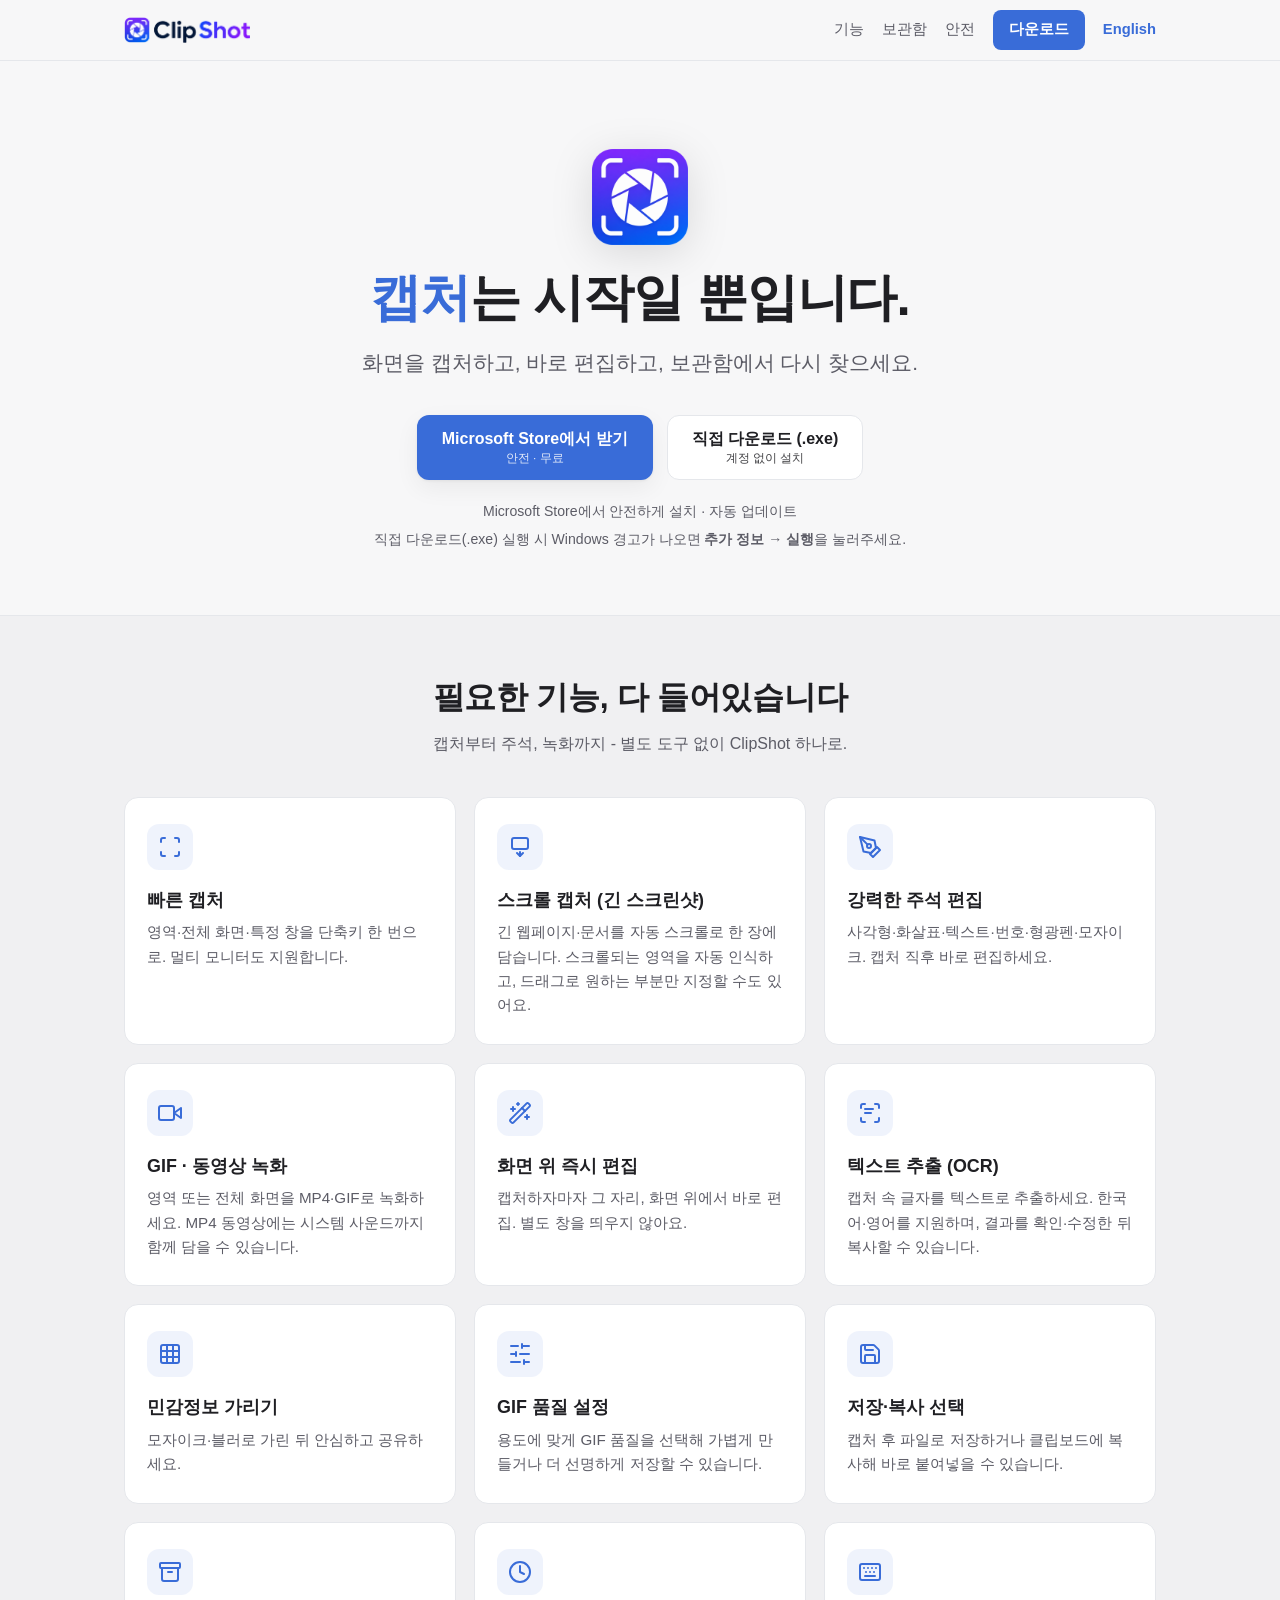
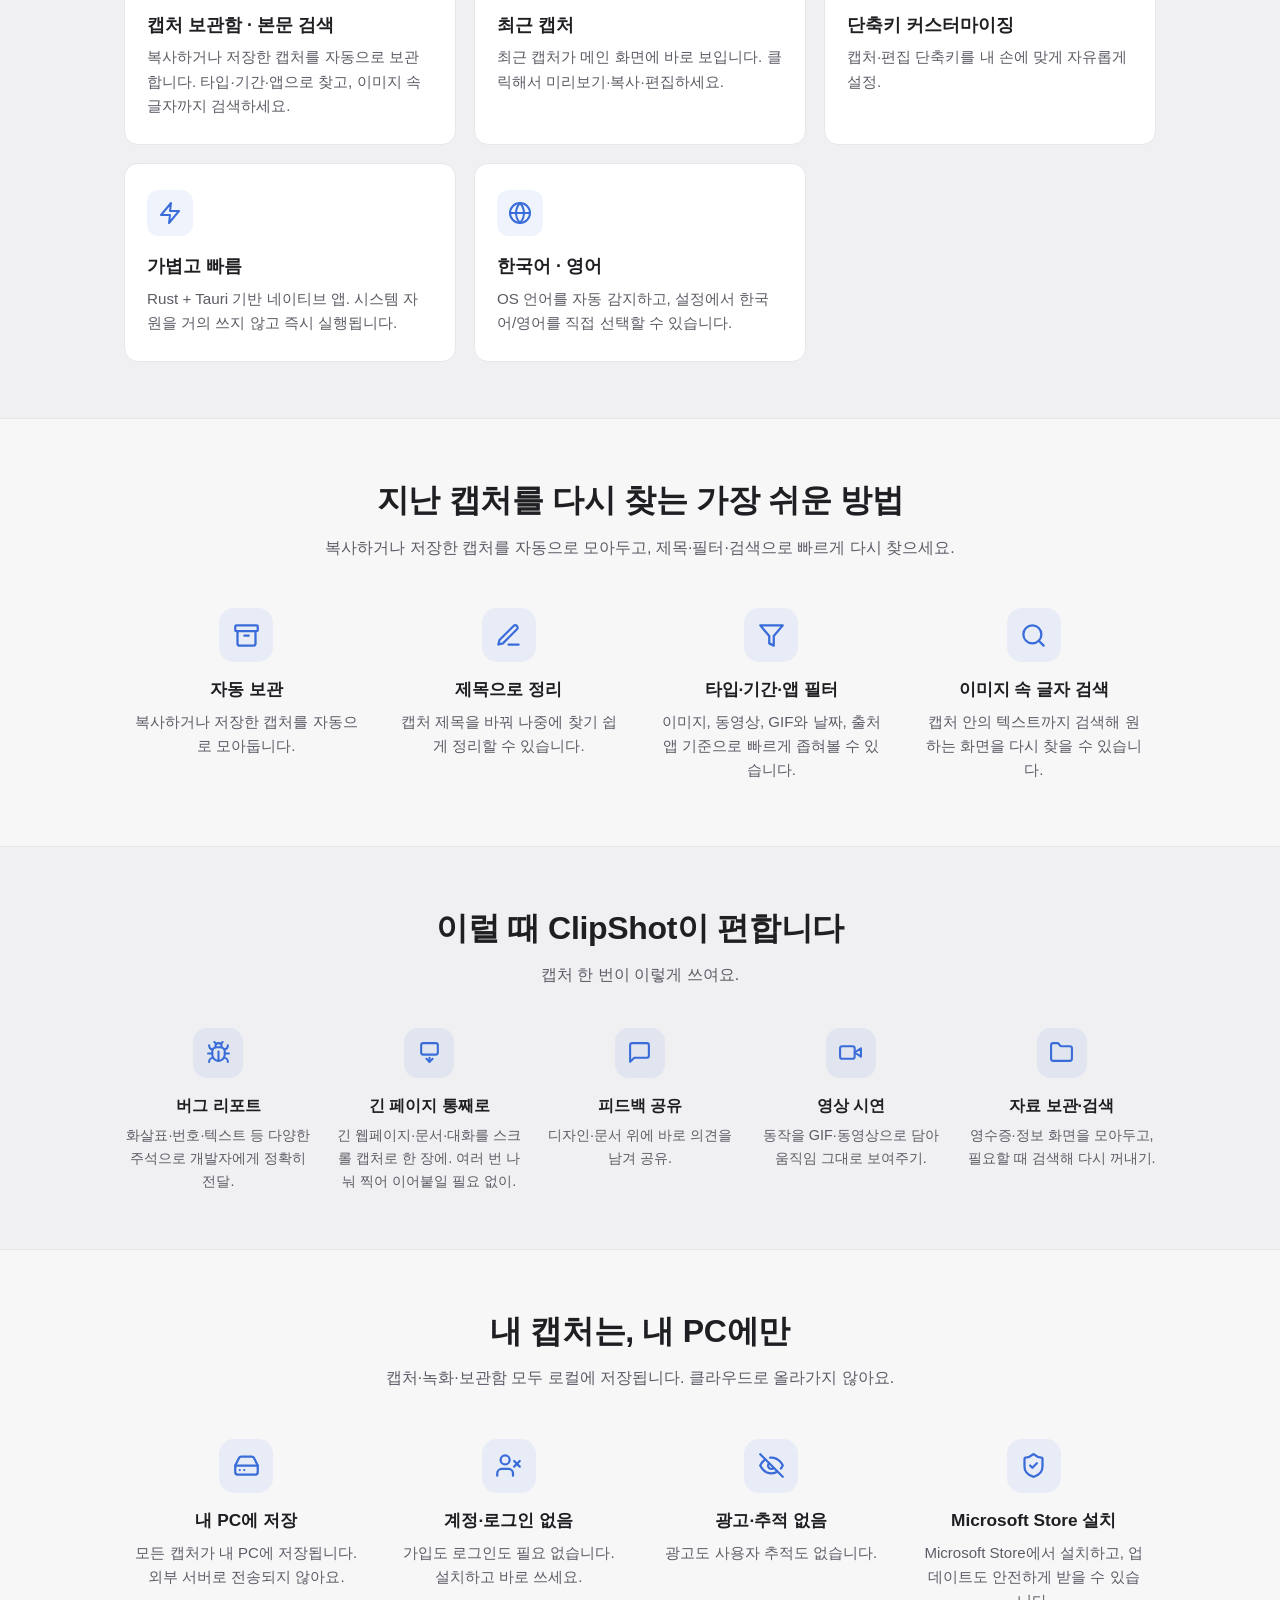
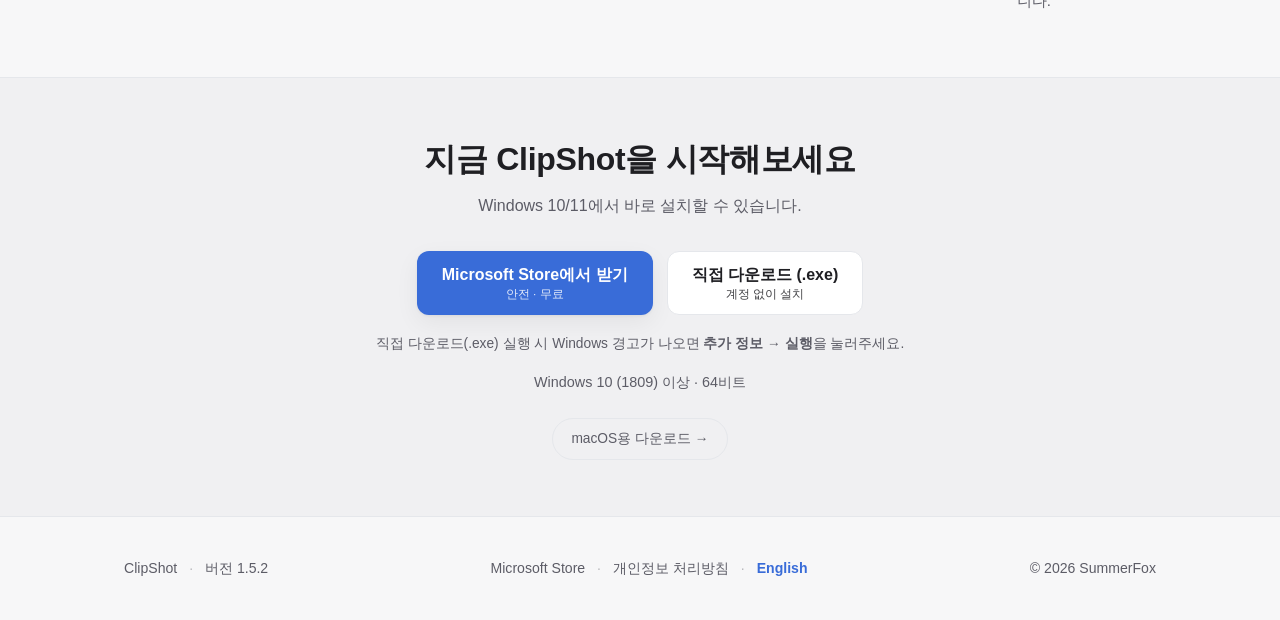
==== index.html @ c83b46cc "release: publish ClipShot 1.5.2 downloads" ====
<!DOCTYPE html>
<html lang="ko">
<head>
  <meta charset="UTF-8" />
  <meta name="viewport" content="width=device-width, initial-scale=1.0" />
  <title>ClipShot - 캡처·GIF·화면 녹화</title>
  <meta name="description" content="화면을 캡처하고 주석을 달고 GIF·동영상으로 녹화하세요. 캡처는 보관함에 자동 저장되고 이미지 속 글자까지 검색됩니다. 빠르고 가벼운 Windows 10/11용 무료 화면 캡처 도구, ClipShot." />
  <meta property="og:title" content="ClipShot - 캡처·GIF·화면 녹화" />
  <meta property="og:description" content="캡처·주석·GIF/동영상 녹화 + 보관함 본문 검색을 한 번에. Windows 10/11 무료." />
  <meta property="og:type" content="website" />
  <meta property="og:url" content="https://clipshot-website.pages.dev/" />
  <meta property="og:image" content="https://clipshot-website.pages.dev/assets/og-image.png" />
  <meta property="og:image:width" content="1200" />
  <meta property="og:image:height" content="630" />
  <meta property="og:image:alt" content="ClipShot" />
  <meta name="twitter:card" content="summary_large_image" />
  <meta name="twitter:image" content="https://clipshot-website.pages.dev/assets/og-image.png" />
  <link rel="icon" type="image/png" href="assets/favicon.png" />
  <link rel="stylesheet" href="styles.css" />
</head>
<body>
  <header>
    <div class="wrap nav">
      <a href="/" class="nav-brand"><picture>
        <source srcset="assets/clipshot-wordmark-dark.png" media="(prefers-color-scheme: dark)" />
        <img src="assets/clipshot-wordmark.png" alt="ClipShot" />
      </picture></a>
      <nav class="nav-right">
        <a href="#features">기능</a>
        <a href="#archive">보관함</a>
        <a href="#safety">안전</a>
        <a class="nav-cta" href="#download">다운로드</a>
        <a class="lang-switch" href="en/">English</a>
      </nav>
    </div>
  </header>

  <main>
    <!-- 히어로 -->
    <section class="hero">
      <div class="wrap">
        <picture>
          <source srcset="assets/clipshot-logo-dark.png" media="(prefers-color-scheme: dark)" />
          <img class="hero-logo" src="assets/clipshot-logo.png" alt="ClipShot 로고" />
        </picture>
        <h1><span class="accent">캡처</span>는 시작일 뿐입니다.</h1>
        <p class="lead">화면을 캡처하고, 바로 편집하고, 보관함에서 다시 찾으세요.</p>
        <div class="os-win">
          <div class="cta">
            <a class="btn btn-primary btn-col" href="https://apps.microsoft.com/detail/9PPDRC62BRP4?hl=ko-kr&amp;gl=KR" target="_blank" rel="noopener">
              <span>Microsoft Store에서 받기</span>
              <span class="sub">안전 · 무료</span>
            </a>
            <a class="btn btn-secondary btn-col pc-only" href="/downloads/ClipShot_1.5.2_x64-setup.exe" download>
              <span>직접 다운로드 (.exe)</span>
              <span class="sub">계정 없이 설치</span>
            </a>
          </div>
          <p class="meta">Microsoft Store에서 안전하게 설치 · 자동 업데이트</p>
          <p class="meta pc-only">직접 다운로드(.exe) 실행 시 Windows 경고가 나오면 <strong>추가 정보 → 실행</strong>을 눌러주세요.</p>
        </div>
        <div class="os-mac" hidden>
          <div class="cta">
            <a class="btn btn-primary btn-col pc-only" href="/downloads/ClipShot_1.4.1_aarch64.dmg" download>
              <span>macOS 다운로드 (.dmg) <span class="beta-tag">베타</span></span>
              <span class="sub">Apple Silicon · 무료</span>
            </a>
          </div>
          <p class="meta pc-only">미공증 베타 · 설치에 터미널 1줄 필요(<a href="#mac-guide">설치 안내 ↓</a>) · macOS 14+ · Apple Silicon</p>
        </div>
        <p class="meta mobile-only">ClipShot은 PC 전용 앱입니다. PC(Windows·macOS)에서 접속하면 설치할 수 있습니다.</p>
      </div>
    </section>

    <!-- 기능 -->
    <section id="features">
      <div class="wrap">
        <h2 class="section-title">필요한 기능, 다 들어있습니다</h2>
        <p class="section-sub">캡처부터 주석, 녹화까지 - 별도 도구 없이 ClipShot 하나로.</p>
        <div class="features">
          <div class="card">
            <div class="icon"><svg viewBox="0 0 24 24" fill="none" stroke="currentColor" stroke-width="2" stroke-linecap="round" stroke-linejoin="round"><path d="M3 7V5a2 2 0 0 1 2-2h2M17 3h2a2 2 0 0 1 2 2v2M21 17v2a2 2 0 0 1-2 2h-2M7 21H5a2 2 0 0 1-2-2v-2"/></svg></div>
            <h3>빠른 캡처</h3>
            <p>영역·전체 화면·특정 창을 단축키 한 번으로. 멀티 모니터도 지원합니다.</p>          </div>
          <div class="card">
            <div class="icon"><svg viewBox="0 0 24 24" fill="none" stroke="currentColor" stroke-width="2" stroke-linecap="round" stroke-linejoin="round"><rect x="4" y="3" width="16" height="11" rx="2"/><path d="M12 17v4"/><path d="m9 18 3 3 3-3"/></svg></div>
            <h3>스크롤 캡처 (긴 스크린샷)</h3>
            <p>긴 웹페이지·문서를 자동 스크롤로 한 장에 담습니다. 스크롤되는 영역을 자동 인식하고, 드래그로 원하는 부분만 지정할 수도 있어요.</p>
          </div>
          <div class="card">
            <div class="icon"><svg viewBox="0 0 24 24" fill="none" stroke="currentColor" stroke-width="2" stroke-linecap="round" stroke-linejoin="round"><path d="M12 19l7-7 3 3-7 7-3-3z"/><path d="M18 13l-1.5-7.5L2 2l3.5 14.5L13 18l5-5z"/><path d="M2 2l7.586 7.586"/><circle cx="11" cy="11" r="2"/></svg></div>
            <h3>강력한 주석 편집</h3>
            <p>사각형·화살표·텍스트·번호·형광펜·모자이크. 캡처 직후 바로 편집하세요.</p>
          </div>
          <div class="card">
            <div class="icon"><svg viewBox="0 0 24 24" fill="none" stroke="currentColor" stroke-width="2" stroke-linecap="round" stroke-linejoin="round"><path d="M23 7l-7 5 7 5V7z"/><rect x="1" y="5" width="15" height="14" rx="2" ry="2"/></svg></div>
            <h3>GIF · 동영상 녹화</h3>
            <p>영역 또는 전체 화면을 MP4·GIF로 녹화하세요. MP4 동영상에는 시스템 사운드까지 함께 담을 수 있습니다.</p>          </div>
          <div class="card">
            <div class="icon"><svg viewBox="0 0 24 24" fill="none" stroke="currentColor" stroke-width="2" stroke-linecap="round" stroke-linejoin="round"><path d="m21.64 3.64-1.28-1.28a1.21 1.21 0 0 0-1.72 0L2.36 18.64a1.21 1.21 0 0 0 0 1.72l1.28 1.28a1.2 1.2 0 0 0 1.72 0L21.64 5.36a1.2 1.2 0 0 0 0-1.72Z"/><path d="m14 7 3 3"/><path d="M5 6v4"/><path d="M19 14v4"/><path d="M10 2v2"/><path d="M7 8H3"/><path d="M21 16h-4"/><path d="M11 3H9"/></svg></div>
            <h3>화면 위 즉시 편집</h3>
            <p>캡처하자마자 그 자리, 화면 위에서 바로 편집. 별도 창을 띄우지 않아요.</p>
          </div>
          <div class="card">
            <div class="icon"><svg viewBox="0 0 24 24" fill="none" stroke="currentColor" stroke-width="2" stroke-linecap="round" stroke-linejoin="round"><path d="M3 7V5a2 2 0 0 1 2-2h2"/><path d="M17 3h2a2 2 0 0 1 2 2v2"/><path d="M21 17v2a2 2 0 0 1-2 2h-2"/><path d="M7 21H5a2 2 0 0 1-2-2v-2"/><path d="M7 8h8"/><path d="M7 12h6"/></svg></div>
            <h3>텍스트 추출 (OCR)</h3>
            <p>캡처 속 글자를 텍스트로 추출하세요. 한국어·영어를 지원하며, 결과를 확인·수정한 뒤 복사할 수 있습니다.</p>
          </div>
          <div class="card">
            <div class="icon"><svg viewBox="0 0 24 24" fill="none" stroke="currentColor" stroke-width="2" stroke-linecap="round" stroke-linejoin="round"><rect width="18" height="18" x="3" y="3" rx="2"/><path d="M3 9h18"/><path d="M3 15h18"/><path d="M9 3v18"/><path d="M15 3v18"/></svg></div>
            <h3>민감정보 가리기</h3>
            <p>모자이크·블러로 가린 뒤 안심하고 공유하세요.</p>
          </div>
          <div class="card">
            <div class="icon"><svg viewBox="0 0 24 24" fill="none" stroke="currentColor" stroke-width="2" stroke-linecap="round" stroke-linejoin="round"><line x1="21" x2="14" y1="4" y2="4"/><line x1="10" x2="3" y1="4" y2="4"/><line x1="21" x2="12" y1="12" y2="12"/><line x1="8" x2="3" y1="12" y2="12"/><line x1="21" x2="16" y1="20" y2="20"/><line x1="12" x2="3" y1="20" y2="20"/><line x1="14" x2="14" y1="2" y2="6"/><line x1="8" x2="8" y1="10" y2="14"/><line x1="16" x2="16" y1="18" y2="22"/></svg></div>
            <h3>GIF 품질 설정</h3>
            <p>용도에 맞게 GIF 품질을 선택해 가볍게 만들거나 더 선명하게 저장할 수 있습니다.</p>
          </div>
          <div class="card">
            <div class="icon"><svg viewBox="0 0 24 24" fill="none" stroke="currentColor" stroke-width="2" stroke-linecap="round" stroke-linejoin="round"><path d="M15.2 3a2 2 0 0 1 1.4.6l3.8 3.8a2 2 0 0 1 .6 1.4V19a2 2 0 0 1-2 2H5a2 2 0 0 1-2-2V5a2 2 0 0 1 2-2z"/><path d="M17 21v-7a1 1 0 0 0-1-1H8a1 1 0 0 0-1 1v7"/><path d="M7 3v4a1 1 0 0 0 1 1h7"/></svg></div>
            <h3>저장·복사 선택</h3>
            <p>캡처 후 파일로 저장하거나 클립보드에 복사해 바로 붙여넣을 수 있습니다.</p>
          </div>
          <div class="card">
            <div class="icon"><svg viewBox="0 0 24 24" fill="none" stroke="currentColor" stroke-width="2" stroke-linecap="round" stroke-linejoin="round"><rect width="20" height="5" x="2" y="3" rx="1"/><path d="M4 8v11a2 2 0 0 0 2 2h12a2 2 0 0 0 2-2V8"/><path d="M10 12h4"/></svg></div>
            <h3>캡처 보관함 · 본문 검색</h3>
            <p>복사하거나 저장한 캡처를 자동으로 보관합니다. 타입·기간·앱으로 찾고, 이미지 속 글자까지 검색하세요.</p>
          </div>
          <div class="card">
            <div class="icon"><svg viewBox="0 0 24 24" fill="none" stroke="currentColor" stroke-width="2" stroke-linecap="round" stroke-linejoin="round"><circle cx="12" cy="12" r="10"/><polyline points="12 6 12 12 16 14"/></svg></div>
            <h3>최근 캡처</h3>
            <p>최근 캡처가 메인 화면에 바로 보입니다. 클릭해서 미리보기·복사·편집하세요.</p>
          </div>
          <div class="card">
            <div class="icon"><svg viewBox="0 0 24 24" fill="none" stroke="currentColor" stroke-width="2" stroke-linecap="round" stroke-linejoin="round"><rect width="20" height="16" x="2" y="4" rx="2"/><path d="M6 8h.01"/><path d="M10 8h.01"/><path d="M14 8h.01"/><path d="M18 8h.01"/><path d="M8 12h.01"/><path d="M12 12h.01"/><path d="M16 12h.01"/><path d="M7 16h10"/></svg></div>
            <h3>단축키 커스터마이징</h3>
            <p>캡처·편집 단축키를 내 손에 맞게 자유롭게 설정.</p>
          </div>
          <div class="card">
            <div class="icon"><svg viewBox="0 0 24 24" fill="none" stroke="currentColor" stroke-width="2" stroke-linecap="round" stroke-linejoin="round"><path d="M13 2L3 14h9l-1 8 10-12h-9l1-8z"/></svg></div>
            <h3>가볍고 빠름</h3>
            <p>Rust + Tauri 기반 네이티브 앱. 시스템 자원을 거의 쓰지 않고 즉시 실행됩니다.</p>
          </div>
          <div class="card">
            <div class="icon"><svg viewBox="0 0 24 24" fill="none" stroke="currentColor" stroke-width="2" stroke-linecap="round" stroke-linejoin="round"><circle cx="12" cy="12" r="10"/><line x1="2" y1="12" x2="22" y2="12"/><path d="M12 2a15.3 15.3 0 0 1 4 10 15.3 15.3 0 0 1-4 10 15.3 15.3 0 0 1-4-10 15.3 15.3 0 0 1 4-10z"/></svg></div>
            <h3>한국어 · 영어</h3>
            <p>OS 언어를 자동 감지하고, 설정에서 한국어/영어를 직접 선택할 수 있습니다.</p>
          </div>
        </div>
      </div>
    </section>

    <!-- 보관함 -->
    <section id="archive" class="archive">
      <div class="wrap">
        <h2 class="section-title">지난 캡처를 다시 찾는 가장 쉬운 방법</h2>
        <p class="section-sub">복사하거나 저장한 캡처를 자동으로 모아두고, 제목·필터·검색으로 빠르게 다시 찾으세요.</p>
        <div class="trust">
          <div class="trust-item">
            <div class="trust-ico"><svg viewBox="0 0 24 24" fill="none" stroke="currentColor" stroke-width="2" stroke-linecap="round" stroke-linejoin="round"><rect width="20" height="5" x="2" y="3" rx="1"/><path d="M4 8v11a2 2 0 0 0 2 2h12a2 2 0 0 0 2-2V8"/><path d="M10 12h4"/></svg></div>
            <h3>자동 보관</h3>
            <p>복사하거나 저장한 캡처를 자동으로 모아둡니다.</p>
          </div>
          <div class="trust-item">
            <div class="trust-ico"><svg viewBox="0 0 24 24" fill="none" stroke="currentColor" stroke-width="2" stroke-linecap="round" stroke-linejoin="round"><path d="M12 20h9"/><path d="M16.5 3.5a2.121 2.121 0 0 1 3 3L7 19l-4 1 1-4Z"/></svg></div>
            <h3>제목으로 정리</h3>
            <p>캡처 제목을 바꿔 나중에 찾기 쉽게 정리할 수 있습니다.</p>
          </div>
          <div class="trust-item">
            <div class="trust-ico"><svg viewBox="0 0 24 24" fill="none" stroke="currentColor" stroke-width="2" stroke-linecap="round" stroke-linejoin="round"><polygon points="22 3 2 3 10 12.46 10 19 14 21 14 12.46 22 3"/></svg></div>
            <h3>타입·기간·앱 필터</h3>
            <p>이미지, 동영상, GIF와 날짜, 출처 앱 기준으로 빠르게 좁혀볼 수 있습니다.</p>
          </div>
          <div class="trust-item">
            <div class="trust-ico"><svg viewBox="0 0 24 24" fill="none" stroke="currentColor" stroke-width="2" stroke-linecap="round" stroke-linejoin="round"><circle cx="11" cy="11" r="8"/><path d="m21 21-4.3-4.3"/></svg></div>
            <h3>이미지 속 글자 검색</h3>
            <p>캡처 안의 텍스트까지 검색해 원하는 화면을 다시 찾을 수 있습니다.</p>
          </div>
        </div>
      </div>
    </section>

    <!-- 사용 시나리오 -->
    <section class="usecases-sec">
      <div class="wrap">
        <h2 class="section-title">이럴 때 ClipShot이 편합니다</h2>
        <p class="section-sub">캡처 한 번이 이렇게 쓰여요.</p>
        <div class="usecases">
          <div class="usecase">
            <div class="uc-ico"><svg viewBox="0 0 24 24" fill="none" stroke="currentColor" stroke-width="2" stroke-linecap="round" stroke-linejoin="round"><path d="m8 2 1.88 1.88"/><path d="M14.12 3.88 16 2"/><path d="M9 7.13v-1a3.003 3.003 0 1 1 6 0v1"/><path d="M12 20c-3.3 0-6-2.7-6-6v-3a4 4 0 0 1 4-4h4a4 4 0 0 1 4 4v3c0 3.3-2.7 6-6 6"/><path d="M12 20v-9"/><path d="M6.53 9C4.6 8.8 3 7.1 3 5"/><path d="M6 13H2"/><path d="M3 21c0-2.1 1.7-3.9 3.8-4"/><path d="M20.97 5c0 2.1-1.6 3.8-3.5 4"/><path d="M22 13h-4"/><path d="M17.2 17c2.1.1 3.8 1.9 3.8 4"/></svg></div>
            <h3>버그 리포트</h3>
            <p>화살표·번호·텍스트 등 다양한 주석으로 개발자에게 정확히 전달.</p>
          </div>
          <div class="usecase">
            <div class="uc-ico"><svg viewBox="0 0 24 24" fill="none" stroke="currentColor" stroke-width="2" stroke-linecap="round" stroke-linejoin="round"><rect x="4" y="3" width="16" height="11" rx="2"/><path d="M12 17v4"/><path d="m9 18 3 3 3-3"/></svg></div>
            <h3>긴 페이지 통째로</h3>
            <p>긴 웹페이지·문서·대화를 스크롤 캡처로 한 장에. 여러 번 나눠 찍어 이어붙일 필요 없이.</p>
          </div>
          <div class="usecase">
            <div class="uc-ico"><svg viewBox="0 0 24 24" fill="none" stroke="currentColor" stroke-width="2" stroke-linecap="round" stroke-linejoin="round"><path d="M21 15a2 2 0 0 1-2 2H7l-4 4V5a2 2 0 0 1 2-2h14a2 2 0 0 1 2 2z"/></svg></div>
            <h3>피드백 공유</h3>
            <p>디자인·문서 위에 바로 의견을 남겨 공유.</p>
          </div>
          <div class="usecase">
            <div class="uc-ico"><svg viewBox="0 0 24 24" fill="none" stroke="currentColor" stroke-width="2" stroke-linecap="round" stroke-linejoin="round"><path d="m22 8-6 4 6 4V8Z"/><rect width="14" height="12" x="2" y="6" rx="2"/></svg></div>
            <h3>영상 시연</h3>
            <p>동작을 GIF·동영상으로 담아 움직임 그대로 보여주기.</p>
          </div>
          <div class="usecase">
            <div class="uc-ico"><svg viewBox="0 0 24 24" fill="none" stroke="currentColor" stroke-width="2" stroke-linecap="round" stroke-linejoin="round"><path d="M20 20a2 2 0 0 0 2-2V8a2 2 0 0 0-2-2h-7.9a2 2 0 0 1-1.69-.9L9.6 3.9A2 2 0 0 0 7.93 3H4a2 2 0 0 0-2 2v13a2 2 0 0 0 2 2Z"/></svg></div>
            <h3>자료 보관·검색</h3>
            <p>영수증·정보 화면을 모아두고, 필요할 때 검색해 다시 꺼내기.</p>
          </div>
        </div>
      </div>
    </section>

    <!-- 개인정보·로컬 -->
    <section id="safety" class="privacy">
      <div class="wrap">
        <h2 class="section-title">내 캡처는, 내 PC에만</h2>
        <p class="section-sub">캡처·녹화·보관함 모두 로컬에 저장됩니다. 클라우드로 올라가지 않아요.</p>
        <div class="trust">
          <div class="trust-item">
            <div class="trust-ico"><svg viewBox="0 0 24 24" fill="none" stroke="currentColor" stroke-width="2" stroke-linecap="round" stroke-linejoin="round"><line x1="22" x2="2" y1="12" y2="12"/><path d="M5.45 5.11 2 12v6a2 2 0 0 0 2 2h16a2 2 0 0 0 2-2v-6l-3.45-6.89A2 2 0 0 0 16.76 4H7.24a2 2 0 0 0-1.79 1.11z"/><line x1="6" x2="6.01" y1="16" y2="16"/><line x1="10" x2="10.01" y1="16" y2="16"/></svg></div>
            <h3>내 PC에 저장</h3>
            <p>모든 캡처가 내 PC에 저장됩니다. 외부 서버로 전송되지 않아요.</p>
          </div>
          <div class="trust-item">
            <div class="trust-ico"><svg viewBox="0 0 24 24" fill="none" stroke="currentColor" stroke-width="2" stroke-linecap="round" stroke-linejoin="round"><path d="M16 21v-2a4 4 0 0 0-4-4H6a4 4 0 0 0-4 4v2"/><circle cx="9" cy="7" r="4"/><line x1="17" x2="22" y1="8" y2="13"/><line x1="22" x2="17" y1="8" y2="13"/></svg></div>
            <h3>계정·로그인 없음</h3>
            <p>가입도 로그인도 필요 없습니다. 설치하고 바로 쓰세요.</p>
          </div>
          <div class="trust-item">
            <div class="trust-ico"><svg viewBox="0 0 24 24" fill="none" stroke="currentColor" stroke-width="2" stroke-linecap="round" stroke-linejoin="round"><path d="M9.88 9.88a3 3 0 1 0 4.24 4.24"/><path d="M10.73 5.08A10.43 10.43 0 0 1 12 5c7 0 10 7 10 7a13.16 13.16 0 0 1-1.67 2.68"/><path d="M6.61 6.61A13.526 13.526 0 0 0 2 12s3 7 10 7a9.74 9.74 0 0 0 5.39-1.61"/><line x1="2" x2="22" y1="2" y2="22"/></svg></div>
            <h3>광고·추적 없음</h3>
            <p>광고도 사용자 추적도 없습니다.</p>
          </div>
          <div class="trust-item">
            <div class="trust-ico"><svg viewBox="0 0 24 24" fill="none" stroke="currentColor" stroke-width="2" stroke-linecap="round" stroke-linejoin="round"><path d="M20 13c0 5-3.5 7.5-7.66 8.95a1 1 0 0 1-.67-.01C7.5 20.5 4 18 4 13V6a1 1 0 0 1 1-1c2 0 4.5-1.2 6.24-2.72a1.17 1.17 0 0 1 1.52 0C14.51 3.81 17 5 19 5a1 1 0 0 1 1 1z"/><path d="m9 12 2 2 4-4"/></svg></div>
            <h3>Microsoft Store 설치</h3>
            <p>Microsoft Store에서 설치하고, 업데이트도 안전하게 받을 수 있습니다.</p>
          </div>
        </div>
      </div>
    </section>

    <!-- 다운로드 -->
    <section id="download" class="download">
      <div class="wrap">
        <h2 class="section-title">지금 ClipShot을 시작해보세요</h2>
        <p class="section-sub" id="dlSub">Windows 10/11에서 바로 설치할 수 있습니다.</p>
        <p class="note mobile-only">ClipShot은 PC 전용 앱입니다. PC(Windows·macOS)에서 접속하면 설치할 수 있습니다.</p>

        <!-- Windows -->
        <div class="os-block os-win" id="dl-windows">
          <div class="cta">
            <a class="btn btn-primary btn-col" href="https://apps.microsoft.com/detail/9PPDRC62BRP4?hl=ko-kr&amp;gl=KR" target="_blank" rel="noopener">
              <span>Microsoft Store에서 받기</span>
              <span class="sub">안전 · 무료</span>
            </a>
            <a class="btn btn-secondary btn-col pc-only" href="/downloads/ClipShot_1.5.2_x64-setup.exe" download>
              <span>직접 다운로드 (.exe)</span>
              <span class="sub">계정 없이 설치</span>
            </a>
          </div>
          <p class="note pc-only">직접 다운로드(.exe) 실행 시 Windows 경고가 나오면 <strong>추가 정보 → 실행</strong>을 눌러주세요.</p>
          <p class="sysreq">Windows 10 (1809) 이상 · 64비트</p>
          <button type="button" class="os-switch" data-os="mac">macOS용 다운로드 →</button>
        </div>
        <!-- macOS (베타) -->
        <div class="os-block os-mac" id="dl-mac" hidden>
          <div class="cta">
            <a class="btn btn-primary btn-col pc-only" href="/downloads/ClipShot_1.4.1_aarch64.dmg" download>
              <span>macOS 다운로드 (.dmg) <span class="beta-tag">베타</span></span>
              <span class="sub">Apple Silicon · 무료</span>
            </a>
          </div>
          <div class="mac-guide pc-only" id="mac-guide">
            <p class="note"><strong>지인 베타 (미공증)</strong> — 더블클릭하면 <strong>“손상되었기 때문에 열 수 없습니다”</strong> 가 떠요. 앱이 망가진 게 아니라 Apple 공증 전이라 막히는 거예요. 아래 <strong>2단계</strong>면 됩니다:</p>
            <ol class="mac-steps">
              <li>받은 <code>ClipShot_1.4.1_aarch64.dmg</code> 를 열고 <strong>ClipShot 을 “응용 프로그램”으로 드래그</strong>.</li>
              <li><strong>터미널</strong>(Spotlight <kbd>⌘ Space</kbd> → “터미널”)에 아래 한 줄을 붙여넣어 실행:</li>
            </ol>
            <div class="cmd-row">
              <code class="cmd">xattr -dr com.apple.quarantine "/Applications/ClipShot.app"</code>
              <button type="button" class="cmd-copy" data-copied="복사됨!">복사</button>
            </div>
            <p class="note">이제 <strong>응용 프로그램에서 ClipShot 더블클릭</strong> → 정상 실행. 첫 캡처 때 <strong>화면 기록 권한</strong> 한 번 허용하면 끝.</p>
          </div>
          <p class="sysreq">macOS 14 (Sonoma) 이상 · Apple Silicon (M1 이상)</p>
          <button type="button" class="os-switch" data-os="windows">Windows용 다운로드 →</button>
        </div>
      </div>
    </section>
  </main>

  <script>
    // 방문자 OS 감지 → 해당 플랫폼(히어로 + 다운로드) 노출, 반대 OS는 전환 버튼으로 접근.
    (function () {
      var ua = navigator.userAgent || '';
      var isMac = /Mac/i.test(ua) && !/iPhone|iPad|iPod/i.test(ua);
      // 모바일에선 설치 파일 다운로드가 무의미 → 다운로드 버튼·안내 숨기고 PC 전용 안내 노출
      // (최신 아이패드는 UA가 Mac으로 잡히므로 터치포인트로 구분)
      if (/Android|iPhone|iPad|iPod|Windows Phone/i.test(ua) || (/Mac/i.test(ua) && navigator.maxTouchPoints > 1)) document.documentElement.className += ' is-mobile';
      var sub = document.getElementById('dlSub');
      function toggle(sel, on) {
        var els = document.querySelectorAll(sel);
        for (var i = 0; i < els.length; i++) els[i].hidden = !on;
      }
      function show(os) {
        var onMac = os === 'mac';
        toggle('.os-win', !onMac);
        toggle('.os-mac', onMac);
        if (sub) sub.textContent = onMac
          ? 'macOS 14 이상 · Apple Silicon에서 바로 설치할 수 있습니다.'
          : 'Windows 10/11에서 바로 설치할 수 있습니다.';
      }
      show(isMac ? 'mac' : 'windows');
      var btns = document.querySelectorAll('.os-switch');
      for (var i = 0; i < btns.length; i++) {
        btns[i].addEventListener('click', function () {
          show(this.getAttribute('data-os'));
          document.getElementById('download').scrollIntoView({ behavior: 'smooth', block: 'start' });
        });
      }
    })();

    // 명령어 복사 버튼
    (function () {
      var btns = document.querySelectorAll('.cmd-copy');
      for (var i = 0; i < btns.length; i++) {
        (function (b) {
          var orig = b.textContent;
          b.addEventListener('click', function () {
            var cmd = b.parentElement.querySelector('.cmd');
            if (!cmd || !navigator.clipboard) return;
            navigator.clipboard.writeText(cmd.textContent.trim()).then(function () {
              b.textContent = b.getAttribute('data-copied') || 'OK';
              b.classList.add('copied');
              setTimeout(function () { b.textContent = orig; b.classList.remove('copied'); }, 1500);
            }).catch(function () {});
          });
        })(btns[i]);
      }
    })();
  </script>

  <footer>
    <div class="wrap foot">
      <div><a href="/">ClipShot</a> <span class="dot">·</span> 버전 <span id="appVersion">1.5.2</span></div>
      <div>
        <a href="https://apps.microsoft.com/detail/9PPDRC62BRP4?hl=ko-kr&amp;gl=KR" target="_blank" rel="noopener">Microsoft Store</a>
        <span class="dot">·</span>
        <a href="/privacy.html">개인정보 처리방침</a>
        <span class="dot">·</span>
        <a class="lang-switch" href="en/">English</a>
      </div>
      <div>© 2026 SummerFox</div>
    </div>
  </footer>
  <script>
    // 버전 단일 소스: /version.json (앱 업데이트 시 이 파일 한 곳만 갱신 → ko/en 동시 반영).
    fetch('/version.json').then(function (r) { return r.json(); }).then(function (d) {
      if (d && d.version) {
        var el = document.getElementById('appVersion');
        if (el) el.textContent = d.version;
      }
    }).catch(function () {});
  </script>
</body>
</html>
---- styles.css ----
/* ClipShot 랜딩 페이지 — 앱 브랜드 색상(App.css --ms-*)과 일치. 라이트/다크 자동. */
:root {
  --bg: #f7f7f8;
  --fg: #1f1f23;
  --fg-soft: #5c5c66;
  --surface: #ffffff;
  --surface-2: #f0f0f2;
  --border: #e5e7eb;
  --accent: #396cd8;
  --accent-fg: #ffffff;
  --accent-soft: rgba(57, 108, 216, 0.08);
  --shadow: 0 1px 3px rgba(0, 0, 0, 0.06), 0 8px 24px rgba(0, 0, 0, 0.06);
  --radius: 14px;
  --maxw: 1080px;
}
@media (prefers-color-scheme: dark) {
  :root {
    --bg: #1f1f23;
    --fg: #f0f0f2;
    --fg-soft: #a5a5b0;
    --surface: #2a2a2f;
    --surface-2: #26262b;
    --border: #3a3a42;
    --accent: #5b8df2;
    --accent-soft: rgba(91, 141, 242, 0.14);
    --shadow: 0 1px 3px rgba(0, 0, 0, 0.3), 0 8px 24px rgba(0, 0, 0, 0.35);
  }
}

* { box-sizing: border-box; margin: 0; padding: 0; }
html { scroll-behavior: smooth; }
body {
  font-family: -apple-system, BlinkMacSystemFont, "Segoe UI", "Malgun Gothic",
    Roboto, "Helvetica Neue", Arial, sans-serif;
  background: var(--bg);
  color: var(--fg);
  line-height: 1.6;
  -webkit-font-smoothing: antialiased;
}
a { color: inherit; text-decoration: none; }
.wrap { width: 100%; max-width: var(--maxw); margin: 0 auto; padding: 0 24px; }

/* ── 헤더 ── */
header {
  position: sticky; top: 0; z-index: 10;
  backdrop-filter: saturate(180%) blur(12px);
  background: color-mix(in srgb, var(--bg) 82%, transparent);
  border-bottom: 1px solid var(--border);
}
.nav { display: flex; align-items: center; justify-content: space-between; height: 60px; }
.nav-brand { display: flex; align-items: center; gap: 10px; font-weight: 700; }
.nav-brand img { height: 26px; width: auto; display: block; }
.nav-right { display: flex; align-items: center; gap: 18px; font-size: 0.92rem; }
.nav-right a { color: var(--fg-soft); transition: color 0.15s; white-space: nowrap; }
.nav-right a:hover { color: var(--fg); }
.nav-right .nav-cta { background: var(--accent); color: var(--accent-fg); padding: 8px 16px; border-radius: 8px; font-weight: 600; }
.nav-right .nav-cta:hover { color: var(--accent-fg); box-shadow: var(--shadow); }
@media (max-width: 640px) { .nav-right { gap: 12px; } .nav-right a:not(.nav-cta):not(.lang-switch) { display: none; } }
.lang-switch { color: var(--accent) !important; font-weight: 600; }

/* ── 버튼 ── */
.btn {
  display: inline-flex; align-items: center; gap: 8px;
  padding: 13px 24px; border-radius: 12px; font-size: 1rem; font-weight: 600;
  border: 1px solid transparent; cursor: pointer; transition: transform 0.12s, box-shadow 0.15s, background 0.15s;
}
.btn-primary { background: var(--accent); color: var(--accent-fg); box-shadow: var(--shadow); }
.btn-primary:hover { transform: translateY(-1px); }
.btn-secondary { background: var(--surface); color: var(--fg); border-color: var(--border); }
.btn-secondary:hover { border-color: var(--accent); color: var(--accent); }
.btn-disabled { background: var(--surface-2); color: var(--fg-soft); cursor: not-allowed; border-color: var(--border); }
.btn .sub { font-size: 0.74rem; font-weight: 500; opacity: 0.85; }
.btn-col { flex-direction: column; align-items: center; gap: 2px; line-height: 1.25; }

/* ── 히어로 ── */
.hero { text-align: center; padding: 88px 0 64px; }
.hero-logo { width: 96px; height: 96px; margin: 0 auto 24px; display: block; filter: drop-shadow(0 8px 20px rgba(0,0,0,0.12)); }
.hero h1 { font-size: clamp(2rem, 5vw, 3.2rem); font-weight: 800; letter-spacing: -0.02em; line-height: 1.15; }
.hero h1 .accent { color: var(--accent); }
.hero p.lead { font-size: clamp(1.05rem, 2.4vw, 1.3rem); color: var(--fg-soft); margin: 18px auto 0; max-width: 620px; }
.hero .cta { display: flex; gap: 14px; justify-content: center; flex-wrap: wrap; margin-top: 36px; }
.hero .meta { margin-top: 20px; font-size: 0.88rem; color: var(--fg-soft); }
.hero .meta + .meta { margin-top: 6px; }
html.is-mobile .pc-only { display: none; }
.mobile-only { display: none; }
html.is-mobile .mobile-only {
  display: block;
  width: fit-content;
  margin-left: auto;
  margin-right: auto;
  background: var(--accent-soft);
  color: var(--accent);
  border: 1px solid color-mix(in srgb, var(--accent) 25%, transparent);
  border-radius: 12px;
  padding: 10px 18px;
  font-weight: 600;
}

/* ── 섹션 ── */
section { padding: 56px 0; }
.section-title { text-align: center; font-size: clamp(1.5rem, 3vw, 2rem); font-weight: 800; letter-spacing: -0.01em; }
.section-sub { text-align: center; color: var(--fg-soft); margin-top: 8px; }

/* ── 기능 그리드 ── */
.features { display: grid; grid-template-columns: repeat(3, 1fr); gap: 18px; margin-top: 40px; }
@media (max-width: 860px) { .features { grid-template-columns: repeat(2, 1fr); } }
@media (max-width: 560px) { .features { grid-template-columns: 1fr; } }
.card {
  background: var(--surface); border: 1px solid var(--border); border-radius: var(--radius);
  padding: 26px 22px; transition: transform 0.15s, box-shadow 0.15s, border-color 0.15s;
}
.card:hover { transform: translateY(-3px); box-shadow: var(--shadow); border-color: var(--accent); }
.card .icon {
  width: 46px; height: 46px; border-radius: 12px; background: var(--accent-soft); color: var(--accent);
  display: grid; place-items: center; margin-bottom: 16px;
}
.card .icon svg { width: 24px; height: 24px; }
.card h3 { font-size: 1.12rem; font-weight: 700; }
.card p { color: var(--fg-soft); margin-top: 6px; font-size: 0.95rem; }
.card kbd {
  display: inline-block; margin-top: 10px; font-size: 0.78rem; font-family: ui-monospace, "Cascadia Code", Consolas, monospace;
  background: var(--surface-2); border: 1px solid var(--border); border-radius: 6px; padding: 2px 7px; color: var(--fg-soft);
}

/* ── 다운로드 ── */
.download { background: var(--surface-2); border-top: 1px solid var(--border); border-bottom: 1px solid var(--border); }
.download .cta { display: flex; gap: 14px; justify-content: center; flex-wrap: wrap; margin-top: 32px; }
.download .note { text-align: center; color: var(--fg-soft); font-size: 0.86rem; margin-top: 18px; }

/* ── 사용 시나리오 ── */
.usecases { display: grid; grid-template-columns: repeat(auto-fit, minmax(180px, 1fr)); gap: 30px 22px; margin-top: 40px; }
@media (max-width: 480px) { .usecases { grid-template-columns: 1fr; } }
.usecase { text-align: center; }
.usecase .uc-ico {
  width: 50px; height: 50px; border-radius: 14px; background: var(--accent-soft); color: var(--accent);
  display: grid; place-items: center; margin: 0 auto 14px;
}
.usecase .uc-ico svg { width: 25px; height: 25px; }
.usecase h3 { font-size: 1.02rem; font-weight: 700; }
.usecase p { color: var(--fg-soft); margin-top: 6px; font-size: 0.9rem; }

/* ── 개인정보·로컬 ── */
#features { background: var(--surface-2); border-top: 1px solid var(--border); border-bottom: 1px solid var(--border); }
.usecases-sec { background: var(--surface-2); border-top: 1px solid var(--border); border-bottom: 1px solid var(--border); }
.trust { display: grid; grid-template-columns: repeat(auto-fit, minmax(200px, 1fr)); gap: 18px; margin-top: 40px; }
.trust-item { text-align: center; padding: 8px 10px; }
.trust-ico {
  width: 54px; height: 54px; border-radius: 15px; background: var(--accent-soft); color: var(--accent);
  display: grid; place-items: center; margin: 0 auto 14px;
}
.trust-ico svg { width: 27px; height: 27px; }
.trust-item h3 { font-size: 1.08rem; font-weight: 700; }
.trust-item p { color: var(--fg-soft); margin-top: 6px; font-size: 0.94rem; }

/* ── 시스템 요구사항 · macOS 안내 ── */
.sysreq { text-align: center; color: var(--fg-soft); font-size: 0.9rem; margin-top: 16px; }
.mac-tease {
  text-align: center; margin-top: 12px; font-size: 0.88rem; color: var(--fg-soft);
  display: inline-flex; align-items: center; gap: 7px;
}
.mac-tease .pill {
  background: var(--accent-soft); color: var(--accent); font-weight: 600;
  border-radius: 999px; padding: 2px 10px; font-size: 0.78rem;
}
.mac-tease-wrap { text-align: center; }
/* OS 분기 다운로드 */
[hidden] { display: none !important; }
.os-block { text-align: center; }
.os-switch {
  display: inline-flex; align-items: center; gap: 6px;
  margin: 24px auto 0; padding: 9px 18px;
  background: none; border: 1px solid var(--border); border-radius: 999px;
  color: var(--fg-soft); font: inherit; font-size: 0.86rem; font-weight: 500;
  cursor: pointer; transition: border-color .15s, color .15s;
}
.os-switch:hover { border-color: var(--accent); color: var(--accent); }
.beta-tag {
  display: inline-block; vertical-align: middle; margin-left: 6px;
  font-size: 0.6rem; font-weight: 700; letter-spacing: 0.05em;
  padding: 2px 7px; border-radius: 999px;
  background: rgba(255, 255, 255, 0.25); color: #fff;
}
/* macOS 베타 설치 안내 (터미널) */
.mac-guide { max-width: 680px; margin: 16px auto 0; scroll-margin-top: 80px; }
.meta a { color: var(--accent); text-decoration: underline; font-weight: 600; }
.mac-guide .note { margin-top: 12px; }
.mac-steps {
  text-align: left; margin: 8px 0 0; padding-left: 24px;
  font-size: 0.9rem; color: var(--fg-soft); line-height: 1.7;
}
.mac-steps li { margin: 3px 0; }
.cmd {
  display: block; margin: 12px 0; padding: 11px 14px;
  font-family: ui-monospace, "Cascadia Code", Consolas, monospace; font-size: 0.82rem;
  text-align: left; color: var(--fg); overflow-x: auto; white-space: nowrap;
  background: var(--surface); border: 1px solid var(--border); border-radius: 8px;
  -webkit-user-select: all; user-select: all;
}
.cmd-row { display: flex; align-items: stretch; gap: 8px; max-width: 680px; margin: 12px auto; }
.cmd-row .cmd { flex: 1; min-width: 0; margin: 0; }
.cmd-copy {
  flex-shrink: 0; padding: 0 16px; border-radius: 8px; cursor: pointer;
  font: inherit; font-size: 0.82rem; font-weight: 600; white-space: nowrap;
  background: var(--accent); color: var(--accent-fg); border: 1px solid var(--accent);
  transition: filter .12s, background .12s, color .12s;
}
.cmd-copy:hover { filter: brightness(1.06); }
.cmd-copy.copied { background: var(--surface); color: var(--accent); border-color: var(--accent); }
code:not(.cmd) {
  font-family: ui-monospace, "Cascadia Code", Consolas, monospace; font-size: 0.86em;
  background: var(--surface); border: 1px solid var(--border); border-radius: 5px; padding: 1px 5px;
}
.mac-steps kbd {
  font-family: ui-monospace, Consolas, monospace; font-size: 0.82em;
  background: var(--surface-2); border: 1px solid var(--border); border-radius: 5px; padding: 1px 5px;
}
.os-note {
  max-width: 560px; margin: 18px auto 0; text-align: center; font-size: 0.9rem;
  background: var(--accent-soft); color: var(--accent); border: 1px solid var(--accent);
  border-radius: 10px; padding: 10px 16px;
}

/* ── 문서 페이지(개인정보 처리방침 등) ── */
.doc { max-width: 760px; margin: 0 auto; padding: 56px 24px 80px; }
.doc h1 { font-size: clamp(1.7rem, 4vw, 2.2rem); font-weight: 800; letter-spacing: -0.01em; }
.doc .updated { color: var(--fg-soft); font-size: 0.9rem; margin-top: 6px; }
.doc .intro { color: var(--fg-soft); margin-top: 18px; font-size: 1rem; }
.doc h2 { font-size: 1.2rem; font-weight: 700; margin: 36px 0 10px; }
.doc h3 { font-size: 1.02rem; font-weight: 700; margin: 22px 0 6px; }
.doc p, .doc li { color: var(--fg-soft); font-size: 0.96rem; }
.doc p { margin-top: 8px; }
.doc ul { padding-left: 22px; margin: 10px 0; }
.doc li { margin: 6px 0; }
.doc a { color: var(--accent); }
.doc a:hover { text-decoration: underline; }
.doc strong { color: var(--fg); font-weight: 600; }
.doc code {
  font-family: ui-monospace, "Cascadia Code", Consolas, monospace; font-size: 0.86em;
  background: var(--surface-2); border: 1px solid var(--border); border-radius: 6px; padding: 1px 6px;
}
.doc .callout {
  background: var(--accent-soft); border: 1px solid var(--accent); border-radius: var(--radius);
  padding: 16px 18px; margin: 16px 0;
}
.doc .callout p { margin-top: 0; }
.doc .callout p + p { margin-top: 8px; }
.doc .callout .en { font-style: italic; font-size: 0.88rem; }

/* ── 푸터 ── */
footer { padding: 40px 0; color: var(--fg-soft); font-size: 0.88rem; }
.foot { display: flex; align-items: center; justify-content: space-between; flex-wrap: wrap; gap: 12px; }
.foot a { color: var(--fg-soft); }
.foot a:hover { color: var(--accent); }
.foot .dot { opacity: 0.4; margin: 0 8px; }
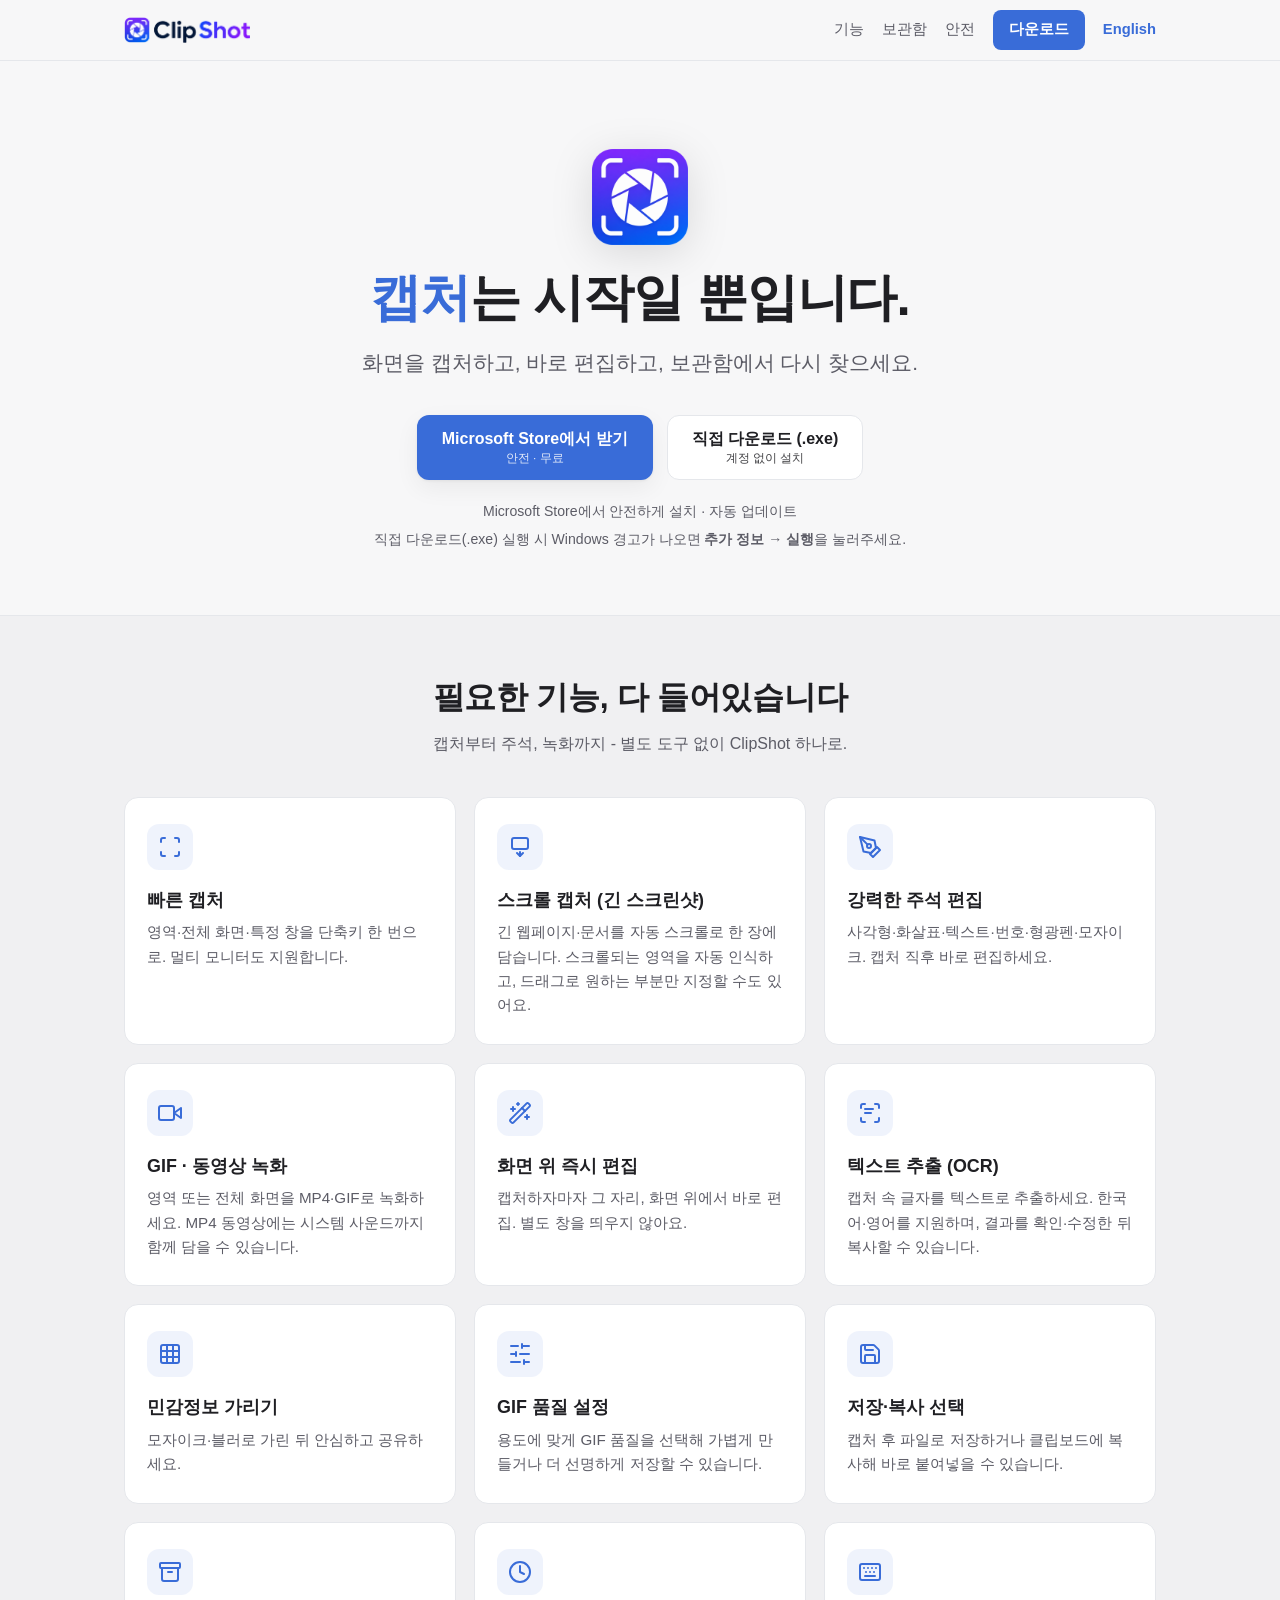
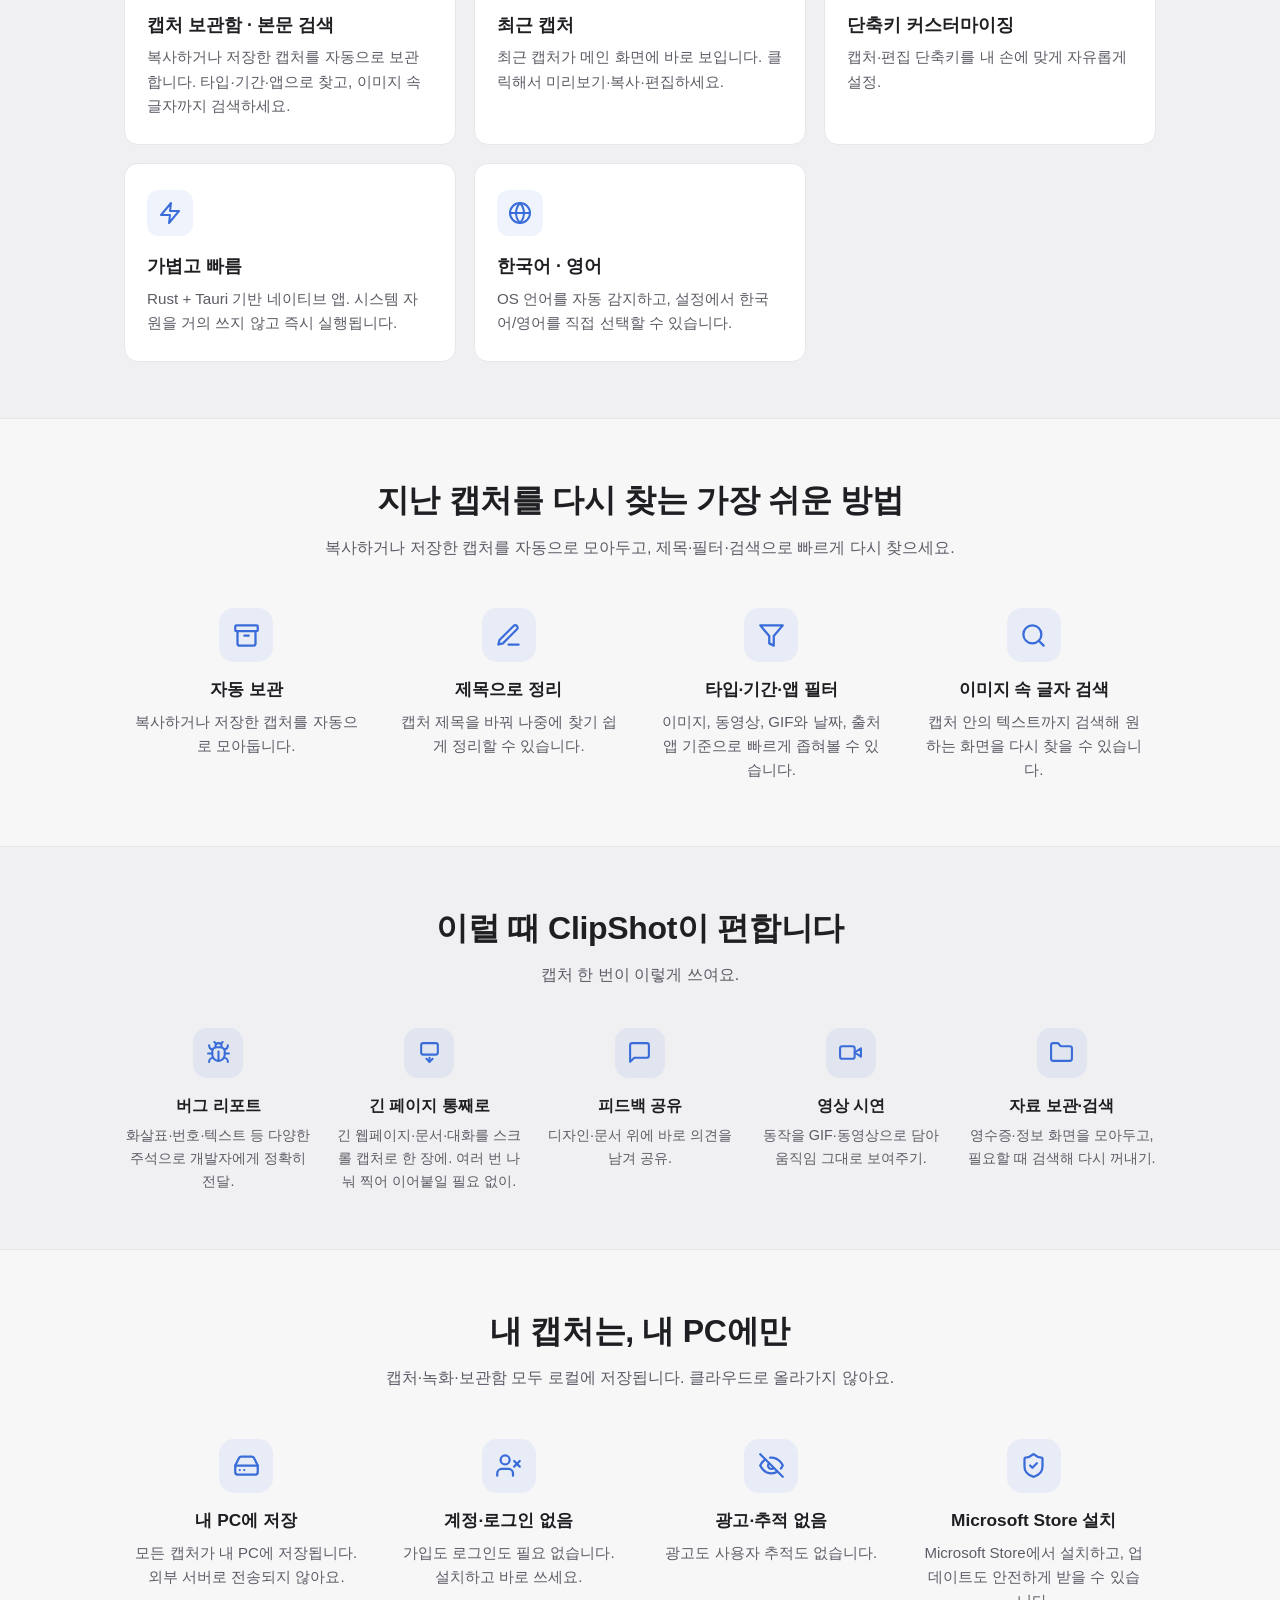
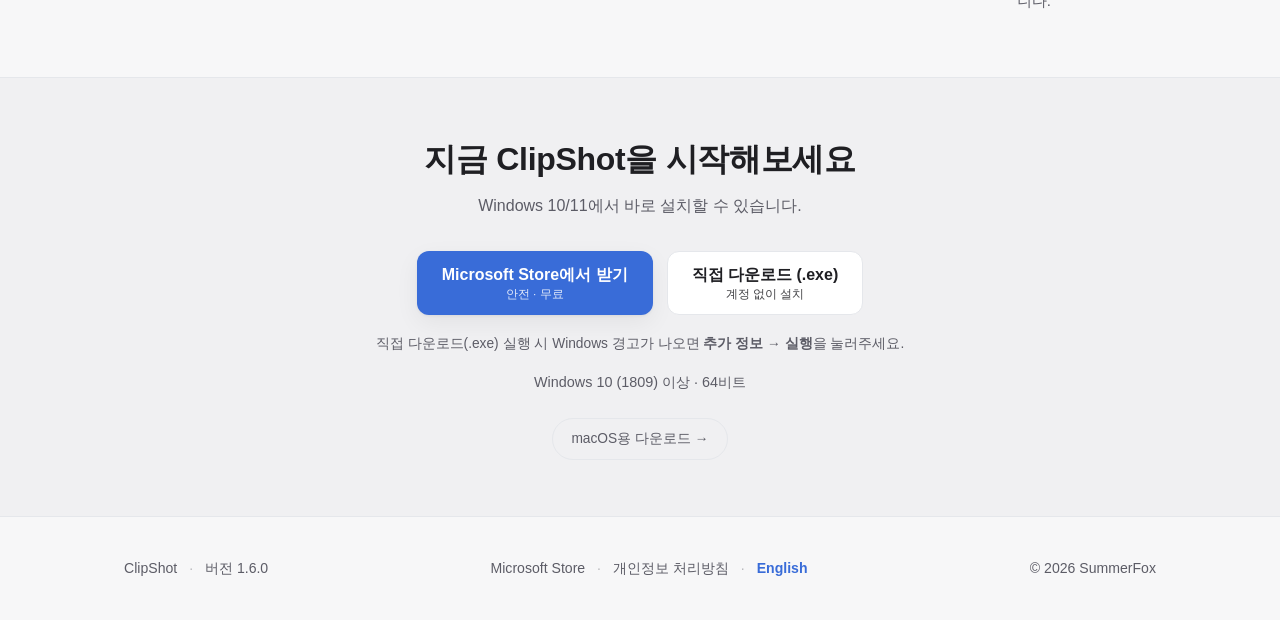
==== commit 8d249186: "release: publish ClipShot 1.6.0 downloads (요소 자동 선택 + 업데이트 배너) - downloads/ClipShot_1.6.0_x64-setup." ====
--- a/index.html
+++ b/index.html
@@ -51,7 +51,7 @@
               <span>Microsoft Store에서 받기</span>
               <span class="sub">안전 · 무료</span>
             </a>
-            <a class="btn btn-secondary btn-col pc-only" href="/downloads/ClipShot_1.5.2_x64-setup.exe" download>
+            <a class="btn btn-secondary btn-col pc-only" href="/downloads/ClipShot_1.6.0_x64-setup.exe" download>
               <span>직접 다운로드 (.exe)</span>
               <span class="sub">계정 없이 설치</span>
             </a>
@@ -61,7 +61,7 @@
         </div>
         <div class="os-mac" hidden>
           <div class="cta">
-            <a class="btn btn-primary btn-col pc-only" href="/downloads/ClipShot_1.4.1_aarch64.dmg" download>
+            <a class="btn btn-primary btn-col pc-only" href="/downloads/ClipShot_1.5.3_aarch64.dmg" download>
               <span>macOS 다운로드 (.dmg) <span class="beta-tag">베타</span></span>
               <span class="sub">Apple Silicon · 무료</span>
             </a>
@@ -259,7 +259,7 @@
               <span>Microsoft Store에서 받기</span>
               <span class="sub">안전 · 무료</span>
             </a>
-            <a class="btn btn-secondary btn-col pc-only" href="/downloads/ClipShot_1.5.2_x64-setup.exe" download>
+            <a class="btn btn-secondary btn-col pc-only" href="/downloads/ClipShot_1.6.0_x64-setup.exe" download>
               <span>직접 다운로드 (.exe)</span>
               <span class="sub">계정 없이 설치</span>
             </a>
@@ -271,7 +271,7 @@
         <!-- macOS (베타) -->
         <div class="os-block os-mac" id="dl-mac" hidden>
           <div class="cta">
-            <a class="btn btn-primary btn-col pc-only" href="/downloads/ClipShot_1.4.1_aarch64.dmg" download>
+            <a class="btn btn-primary btn-col pc-only" href="/downloads/ClipShot_1.5.3_aarch64.dmg" download>
               <span>macOS 다운로드 (.dmg) <span class="beta-tag">베타</span></span>
               <span class="sub">Apple Silicon · 무료</span>
             </a>
@@ -279,7 +279,7 @@
           <div class="mac-guide pc-only" id="mac-guide">
             <p class="note"><strong>지인 베타 (미공증)</strong> — 더블클릭하면 <strong>“손상되었기 때문에 열 수 없습니다”</strong> 가 떠요. 앱이 망가진 게 아니라 Apple 공증 전이라 막히는 거예요. 아래 <strong>2단계</strong>면 됩니다:</p>
             <ol class="mac-steps">
-              <li>받은 <code>ClipShot_1.4.1_aarch64.dmg</code> 를 열고 <strong>ClipShot 을 “응용 프로그램”으로 드래그</strong>.</li>
+              <li>받은 <code>ClipShot_1.5.3_aarch64.dmg</code> 를 열고 <strong>ClipShot 을 “응용 프로그램”으로 드래그</strong>.</li>
               <li><strong>터미널</strong>(Spotlight <kbd>⌘ Space</kbd> → “터미널”)에 아래 한 줄을 붙여넣어 실행:</li>
             </ol>
             <div class="cmd-row">
@@ -348,7 +348,7 @@
 
   <footer>
     <div class="wrap foot">
-      <div><a href="/">ClipShot</a> <span class="dot">·</span> 버전 <span id="appVersion">1.5.2</span></div>
+      <div><a href="/">ClipShot</a> <span class="dot">·</span> 버전 <span id="appVersion">1.6.0</span></div>
       <div>
         <a href="https://apps.microsoft.com/detail/9PPDRC62BRP4?hl=ko-kr&amp;gl=KR" target="_blank" rel="noopener">Microsoft Store</a>
         <span class="dot">·</span>
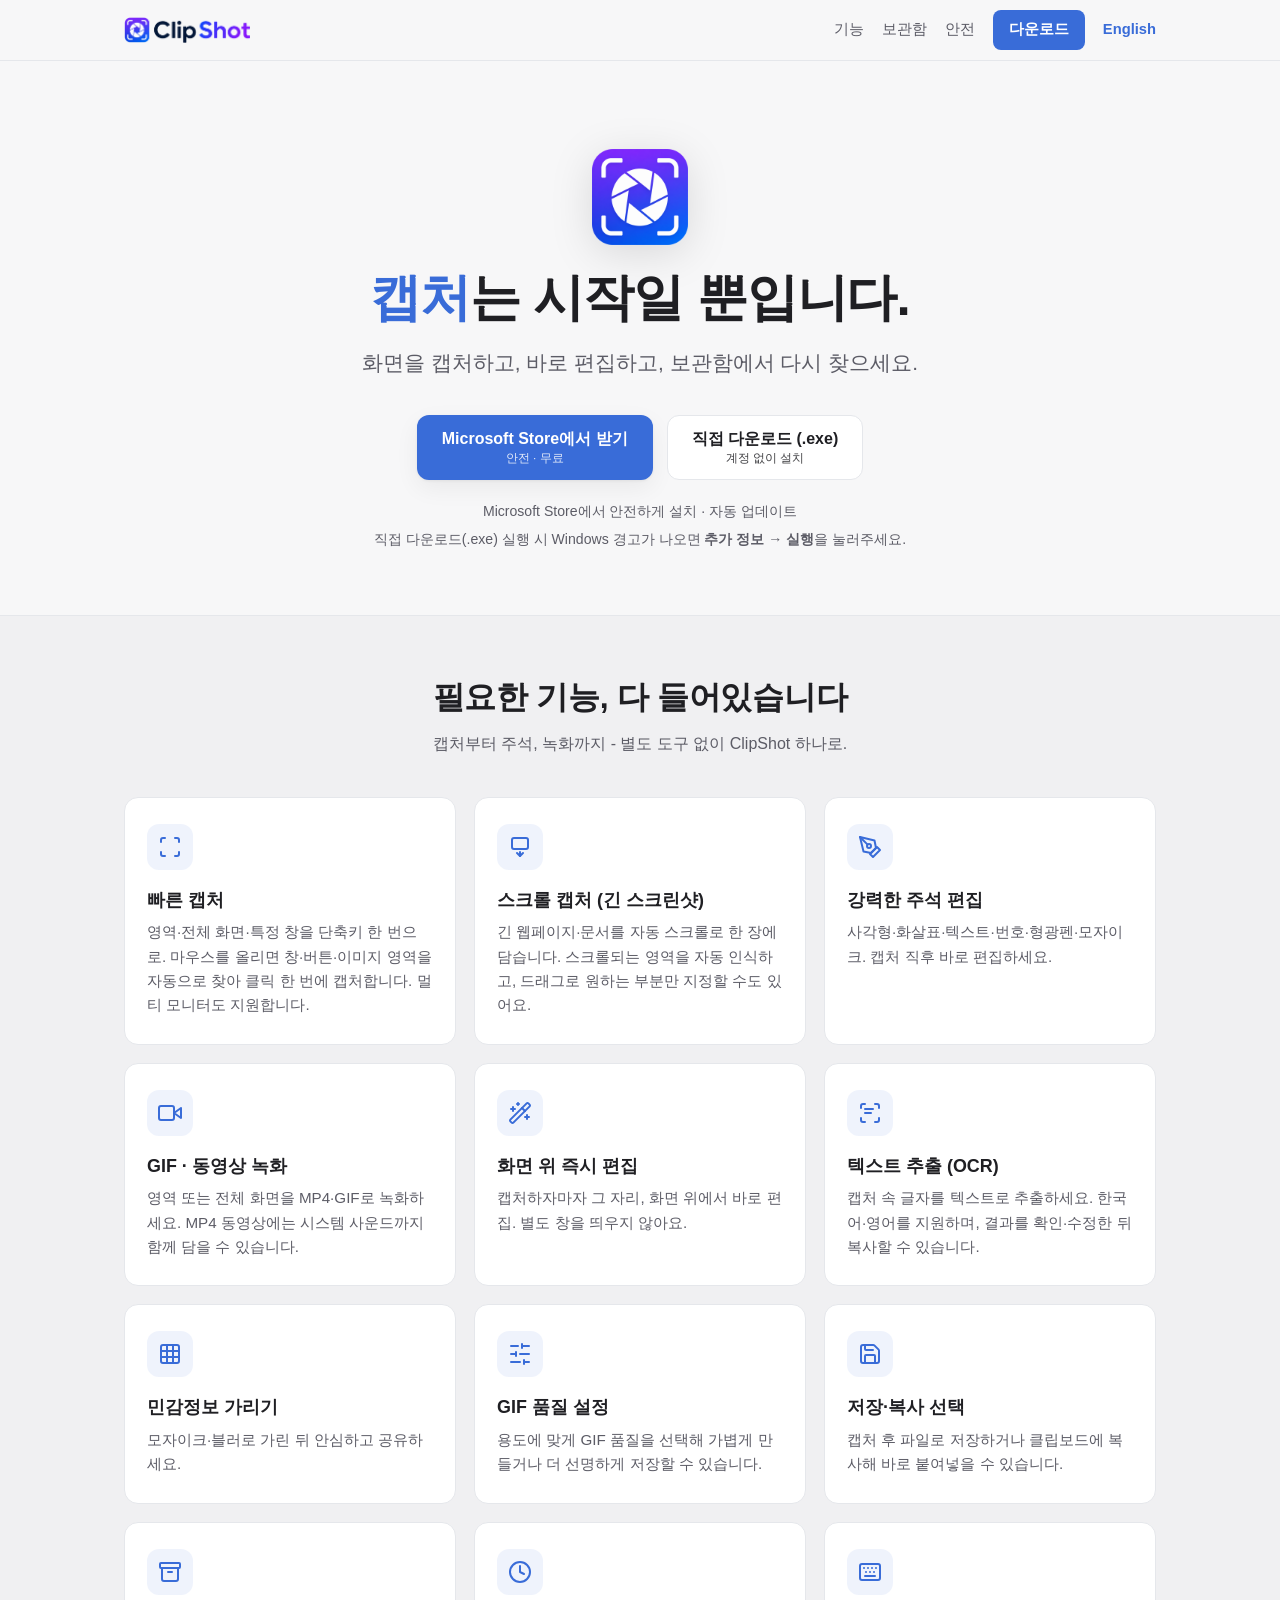
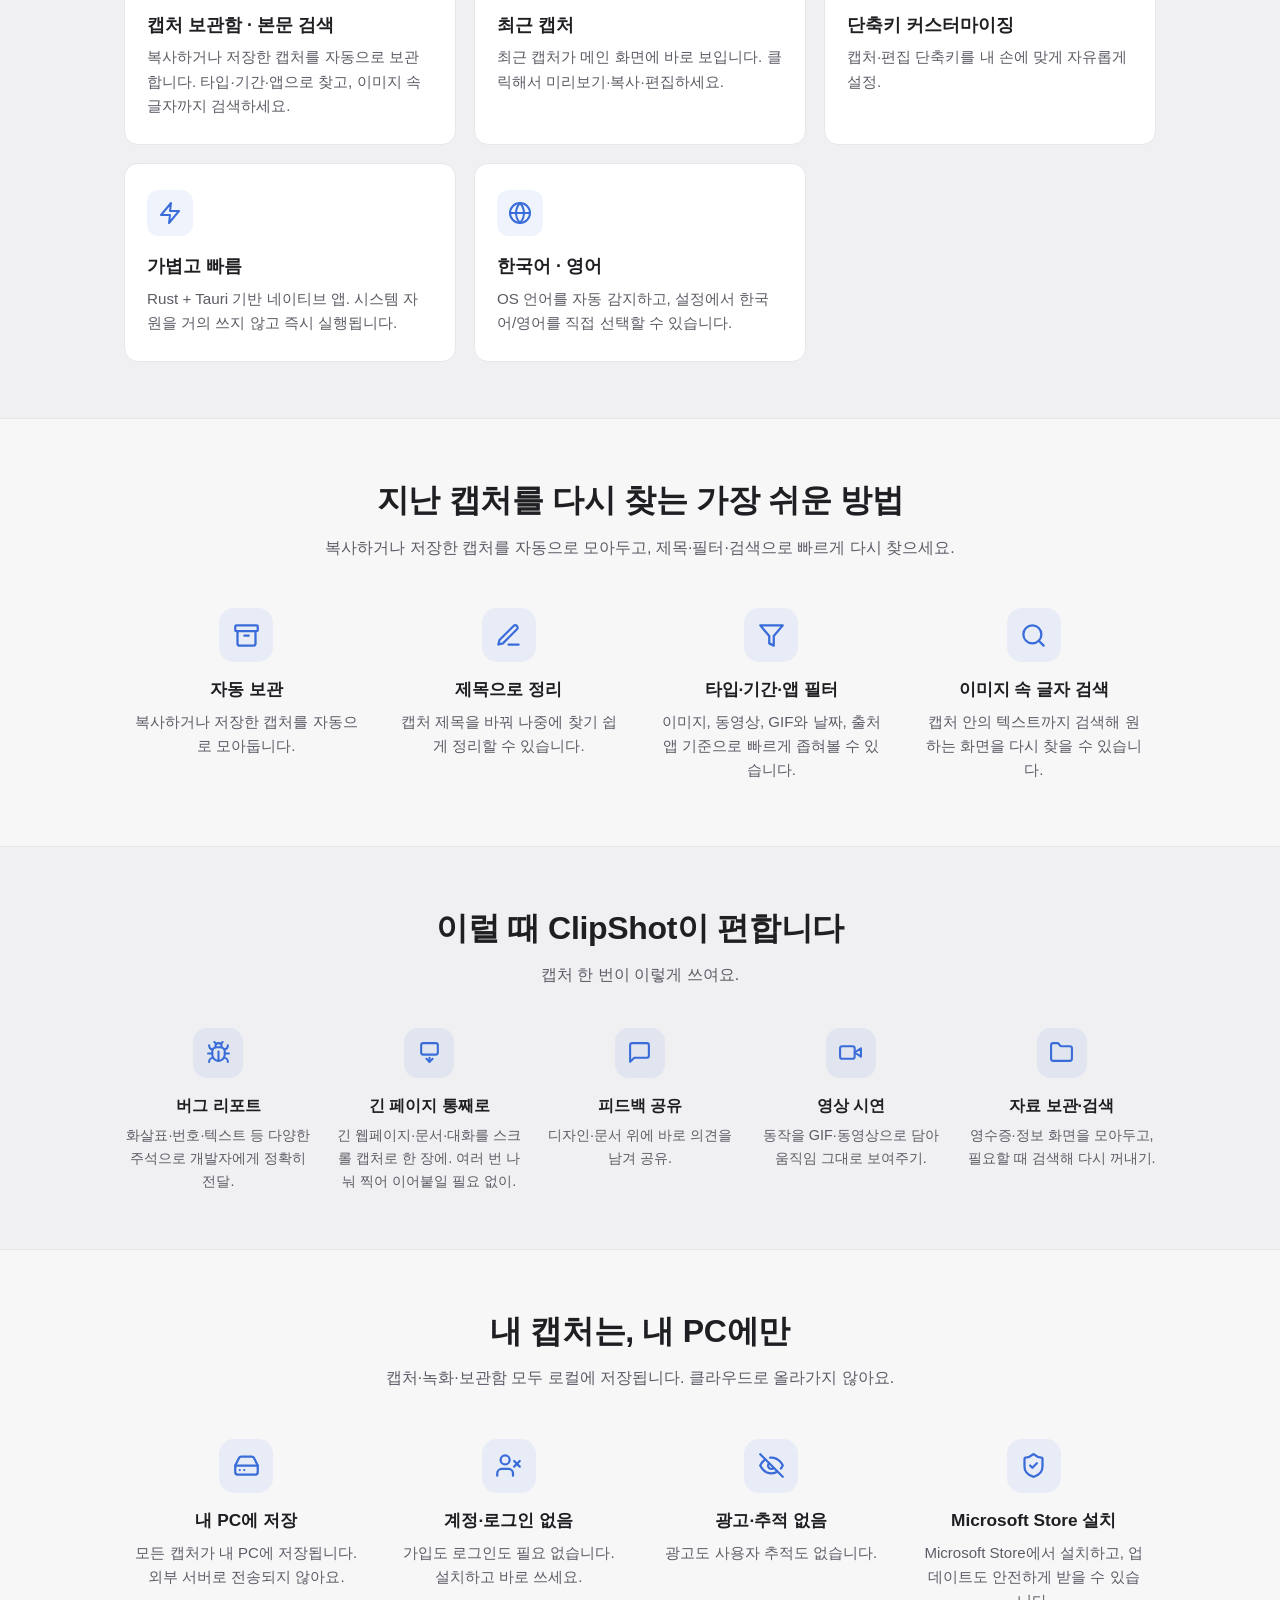
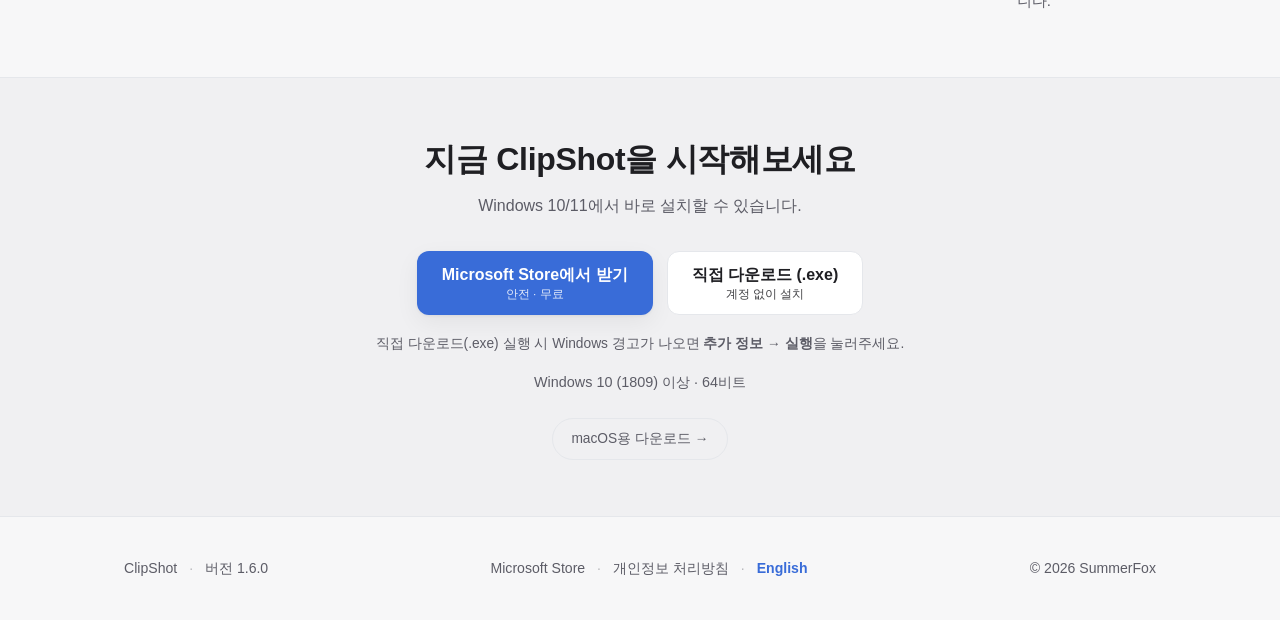
==== commit 5223f5c0: "copy: 빠른 캡처 카드에 요소 자동 선택 한 줄 추가 (ko/en, 1.6.0) Co-Authored-By: Claude Fable 5.1 <noreply@anthropic.c" ====
--- a/index.html
+++ b/index.html
@@ -81,7 +81,7 @@
           <div class="card">
             <div class="icon"><svg viewBox="0 0 24 24" fill="none" stroke="currentColor" stroke-width="2" stroke-linecap="round" stroke-linejoin="round"><path d="M3 7V5a2 2 0 0 1 2-2h2M17 3h2a2 2 0 0 1 2 2v2M21 17v2a2 2 0 0 1-2 2h-2M7 21H5a2 2 0 0 1-2-2v-2"/></svg></div>
             <h3>빠른 캡처</h3>
-            <p>영역·전체 화면·특정 창을 단축키 한 번으로. 멀티 모니터도 지원합니다.</p>          </div>
+            <p>영역·전체 화면·특정 창을 단축키 한 번으로. 마우스를 올리면 창·버튼·이미지 영역을 자동으로 찾아 클릭 한 번에 캡처합니다. 멀티 모니터도 지원합니다.</p>          </div>
           <div class="card">
             <div class="icon"><svg viewBox="0 0 24 24" fill="none" stroke="currentColor" stroke-width="2" stroke-linecap="round" stroke-linejoin="round"><rect x="4" y="3" width="16" height="11" rx="2"/><path d="M12 17v4"/><path d="m9 18 3 3 3-3"/></svg></div>
             <h3>스크롤 캡처 (긴 스크린샷)</h3>
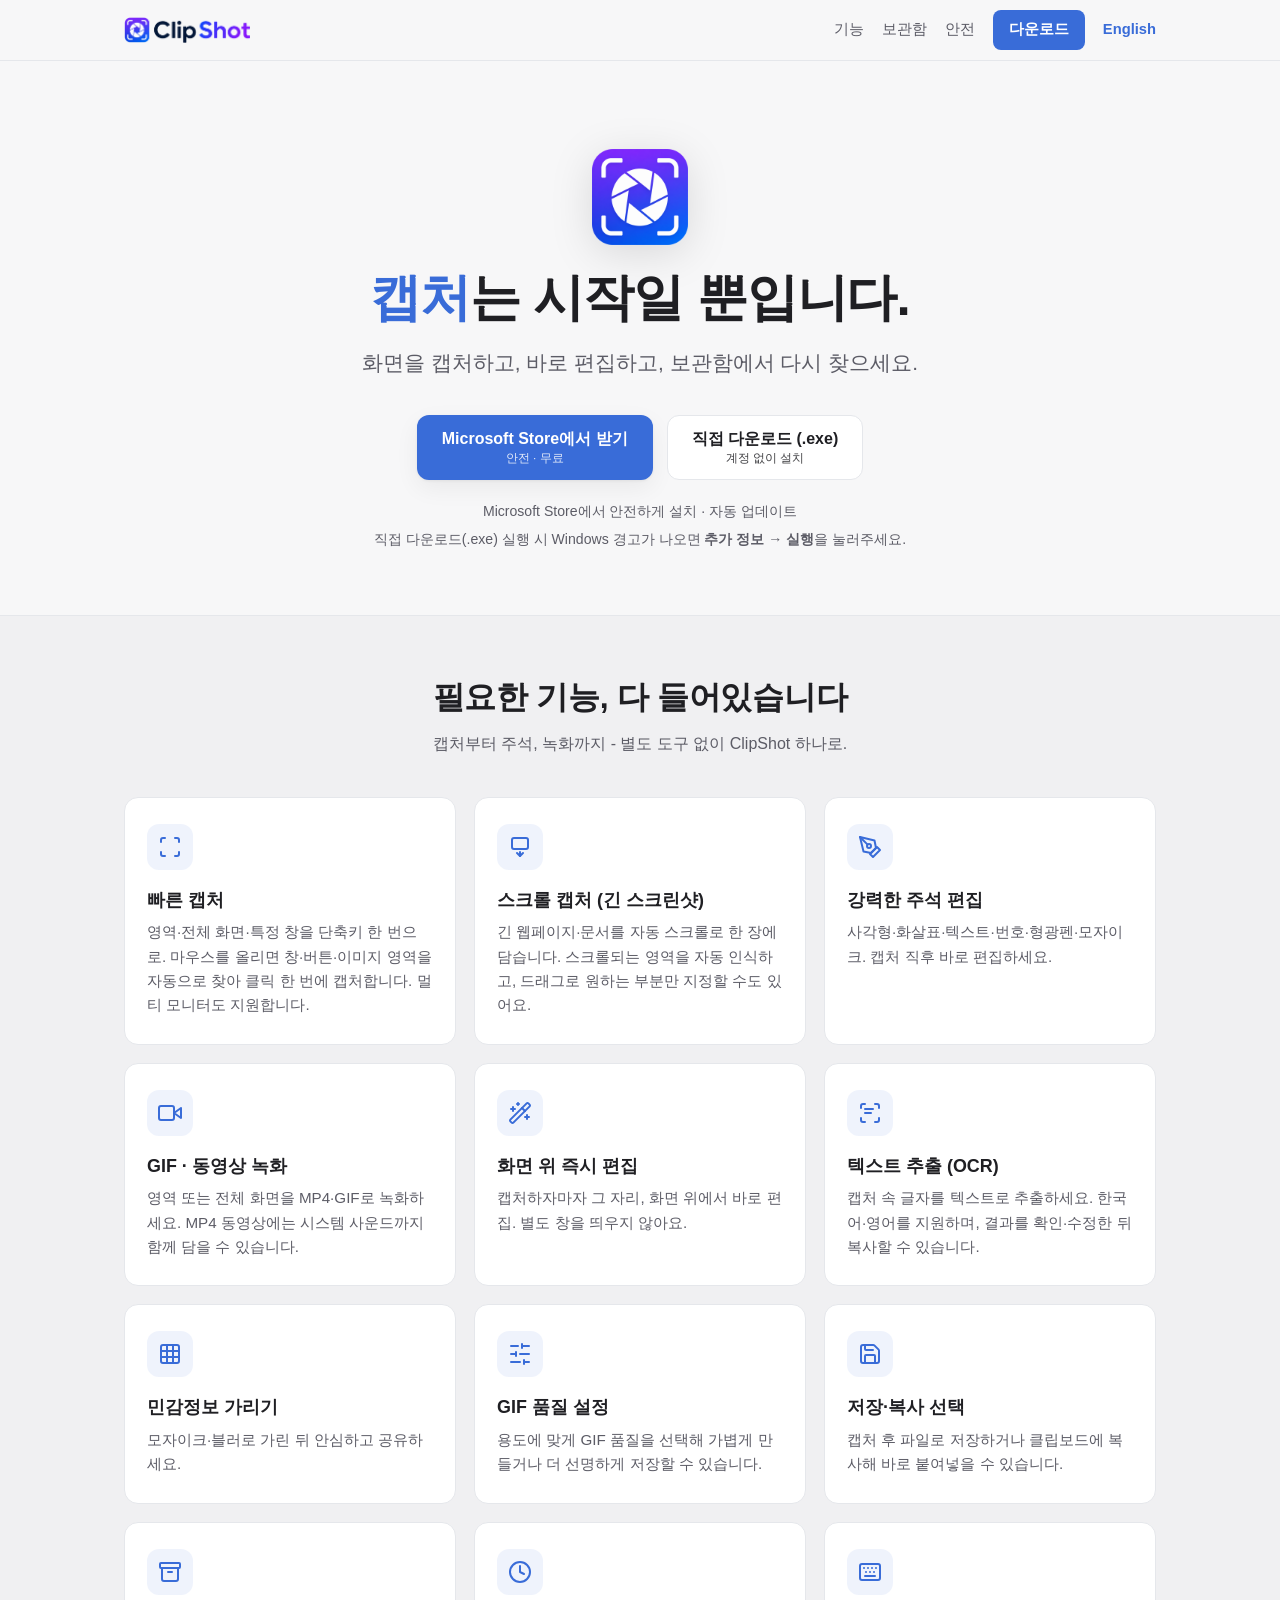
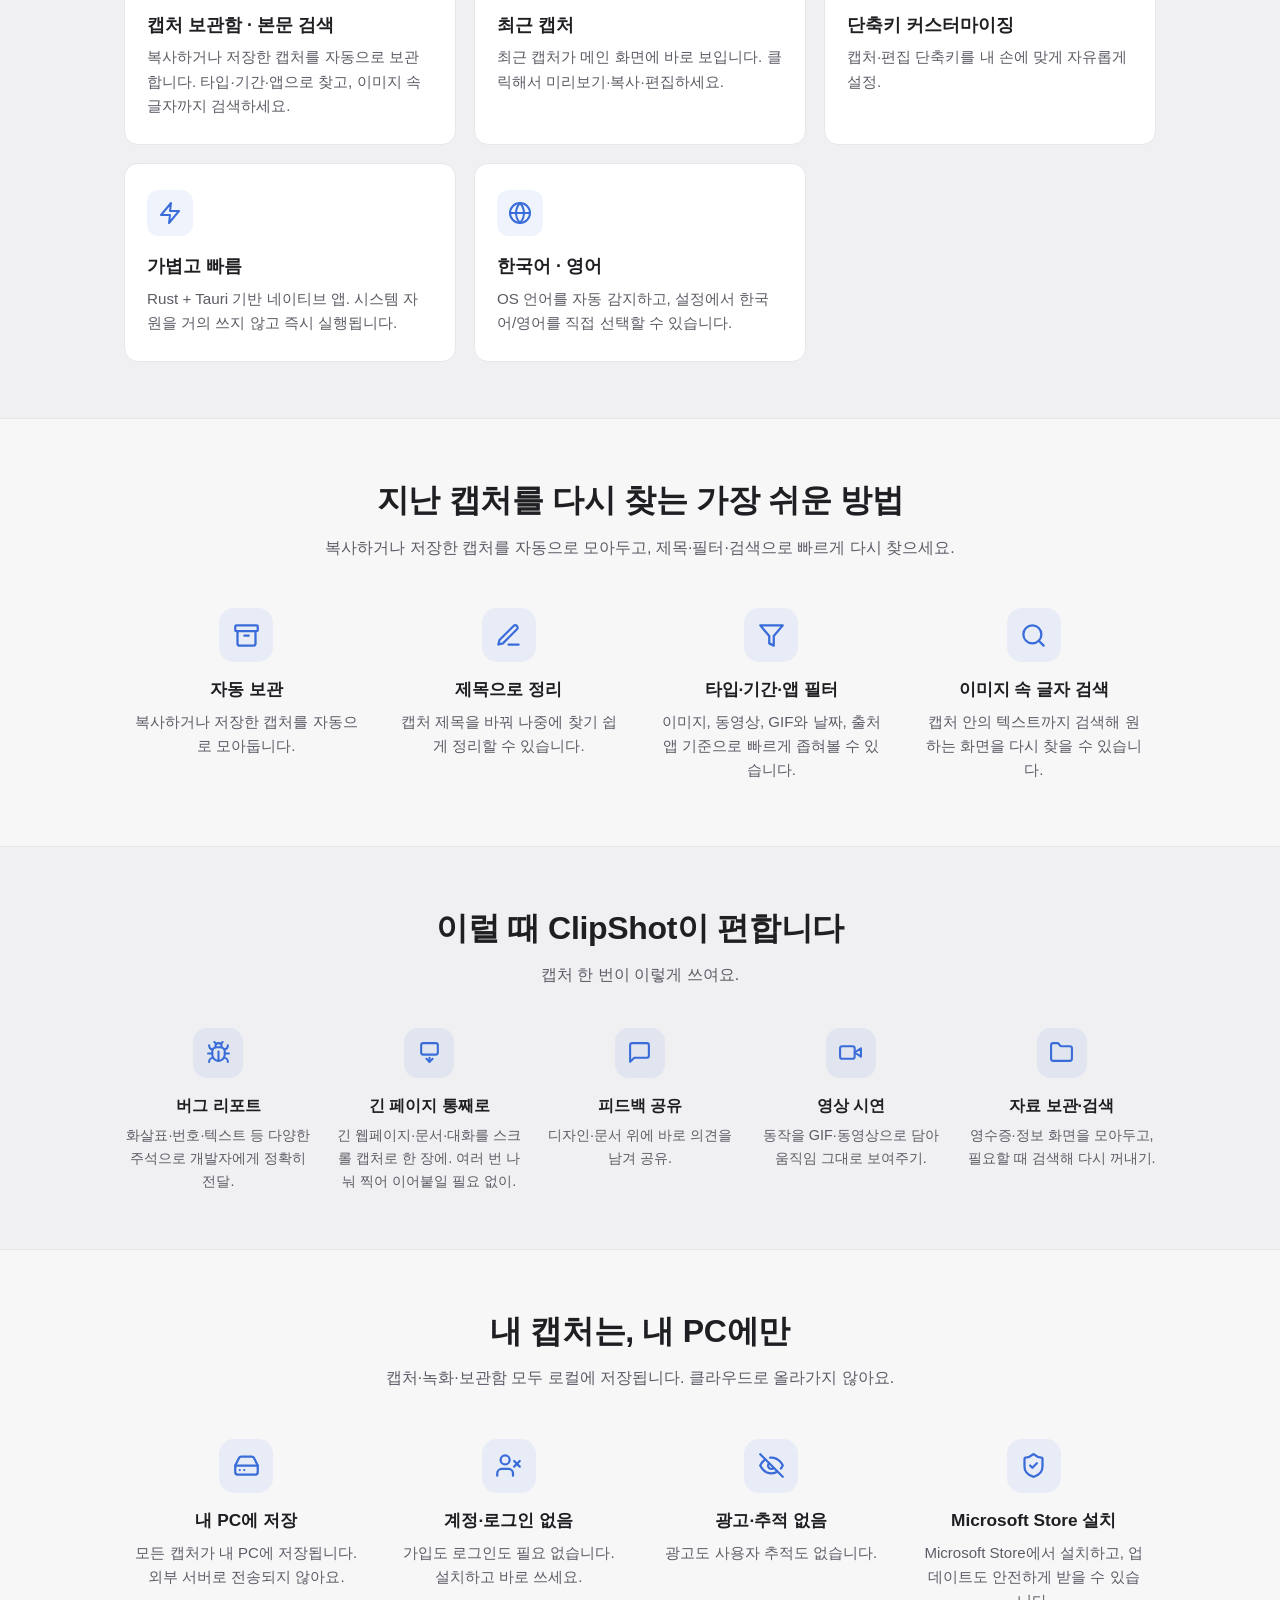
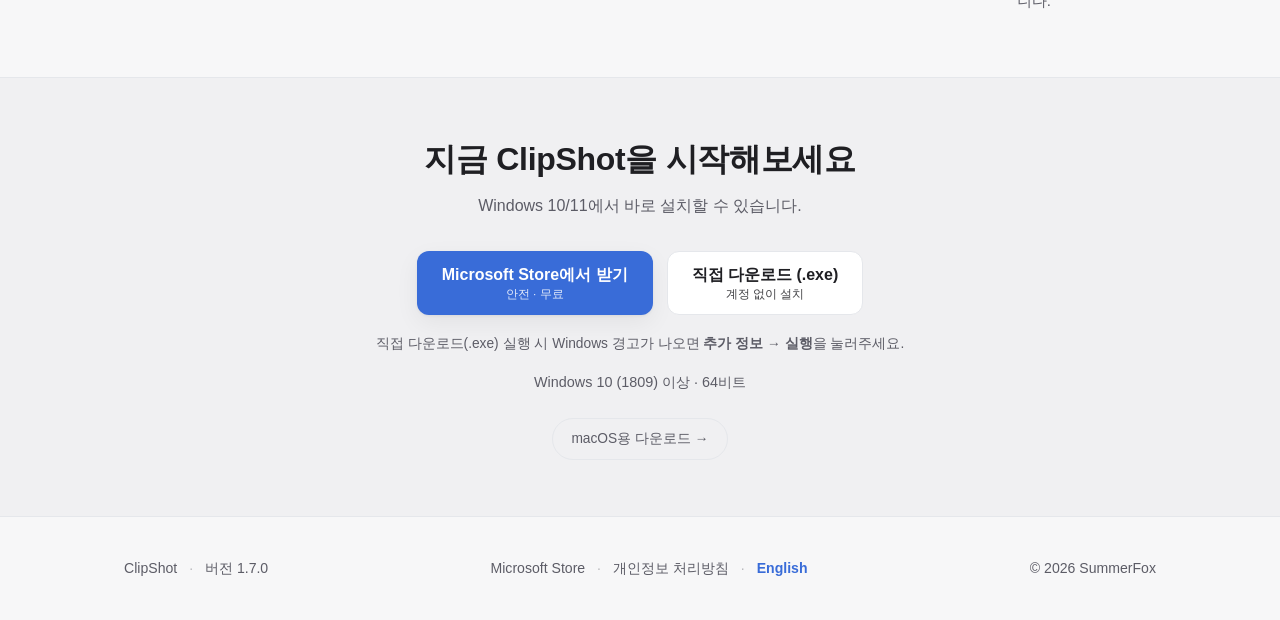
==== commit 233616e4: "release: publish ClipShot 1.7.0 downloads (캡처 영역 비율 고정) - version.json 1.7.0 - index.html / en/index" ====
--- a/index.html
+++ b/index.html
@@ -51,7 +51,7 @@
               <span>Microsoft Store에서 받기</span>
               <span class="sub">안전 · 무료</span>
             </a>
-            <a class="btn btn-secondary btn-col pc-only" href="/downloads/ClipShot_1.6.0_x64-setup.exe" download>
+            <a class="btn btn-secondary btn-col pc-only" href="/downloads/ClipShot_1.7.0_x64-setup.exe" download>
               <span>직접 다운로드 (.exe)</span>
               <span class="sub">계정 없이 설치</span>
             </a>
@@ -259,7 +259,7 @@
               <span>Microsoft Store에서 받기</span>
               <span class="sub">안전 · 무료</span>
             </a>
-            <a class="btn btn-secondary btn-col pc-only" href="/downloads/ClipShot_1.6.0_x64-setup.exe" download>
+            <a class="btn btn-secondary btn-col pc-only" href="/downloads/ClipShot_1.7.0_x64-setup.exe" download>
               <span>직접 다운로드 (.exe)</span>
               <span class="sub">계정 없이 설치</span>
             </a>
@@ -348,7 +348,7 @@
 
   <footer>
     <div class="wrap foot">
-      <div><a href="/">ClipShot</a> <span class="dot">·</span> 버전 <span id="appVersion">1.6.0</span></div>
+      <div><a href="/">ClipShot</a> <span class="dot">·</span> 버전 <span id="appVersion">1.7.0</span></div>
       <div>
         <a href="https://apps.microsoft.com/detail/9PPDRC62BRP4?hl=ko-kr&amp;gl=KR" target="_blank" rel="noopener">Microsoft Store</a>
         <span class="dot">·</span>
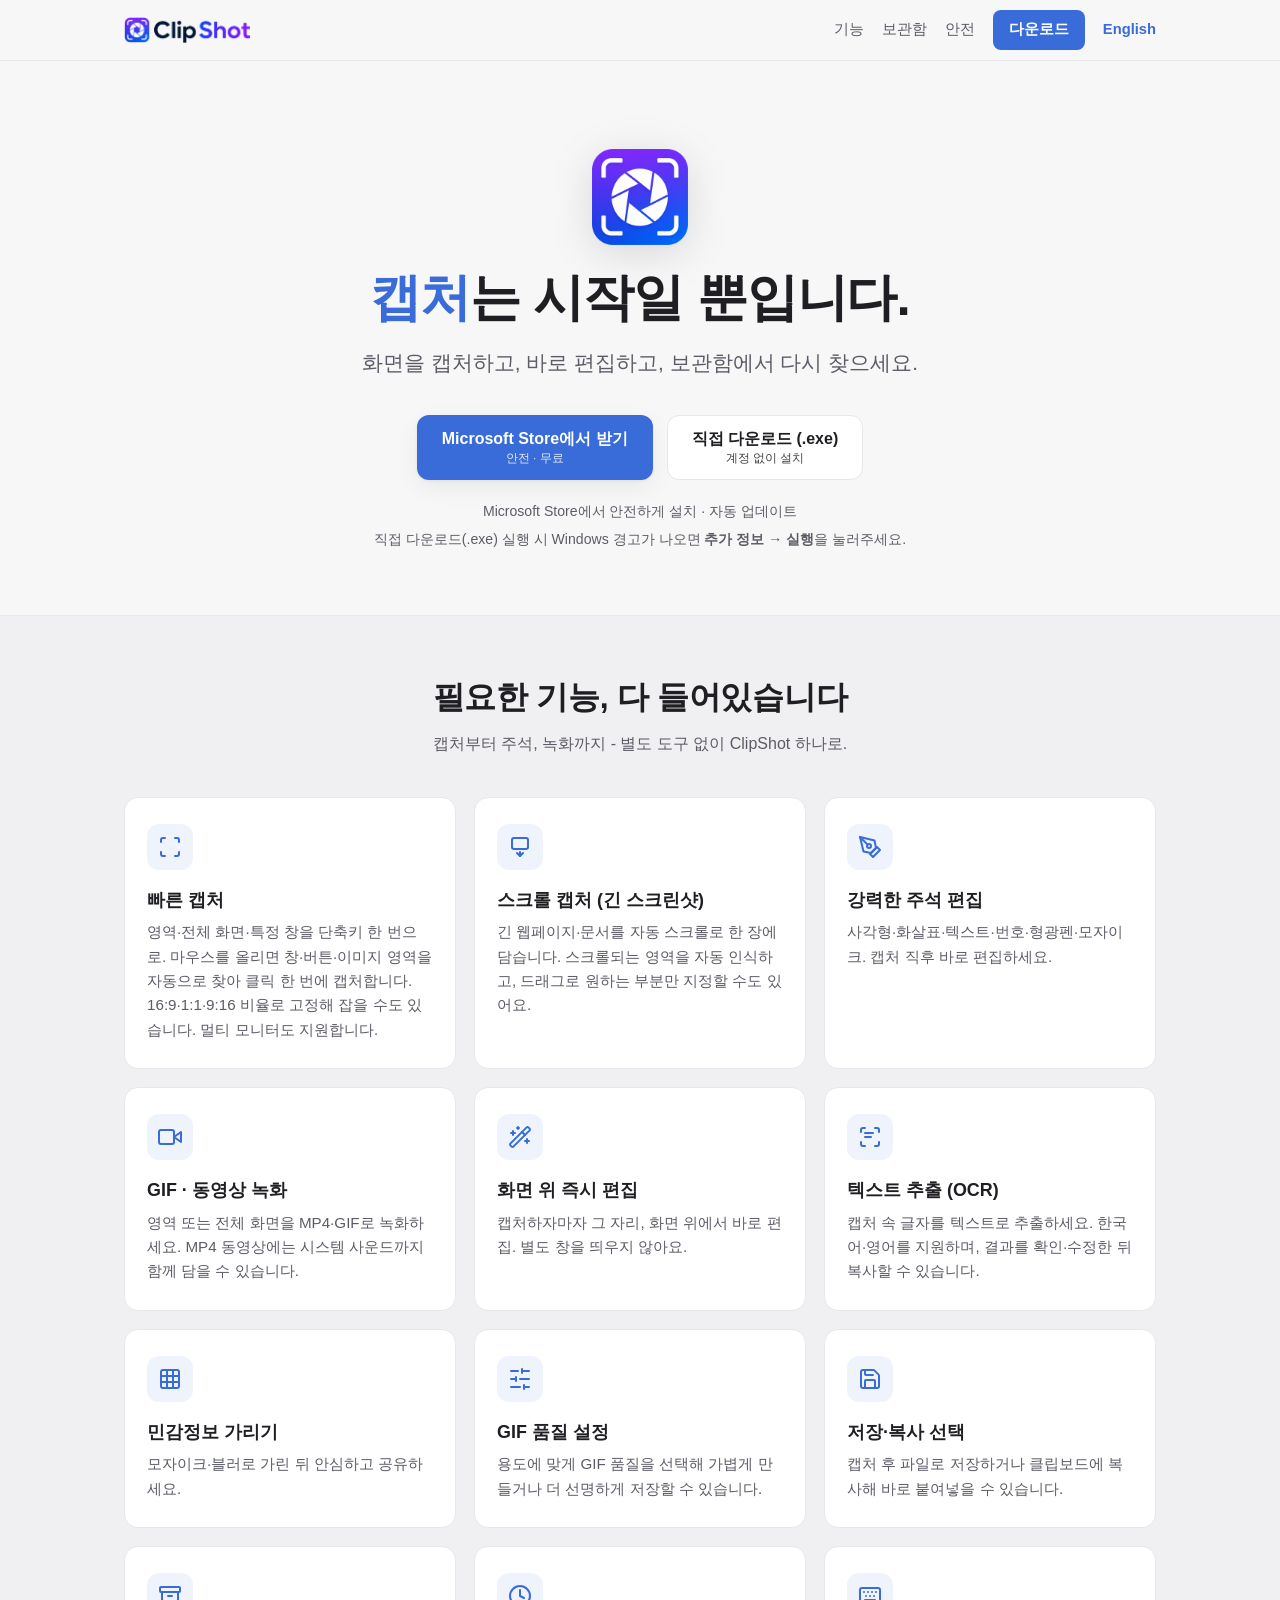
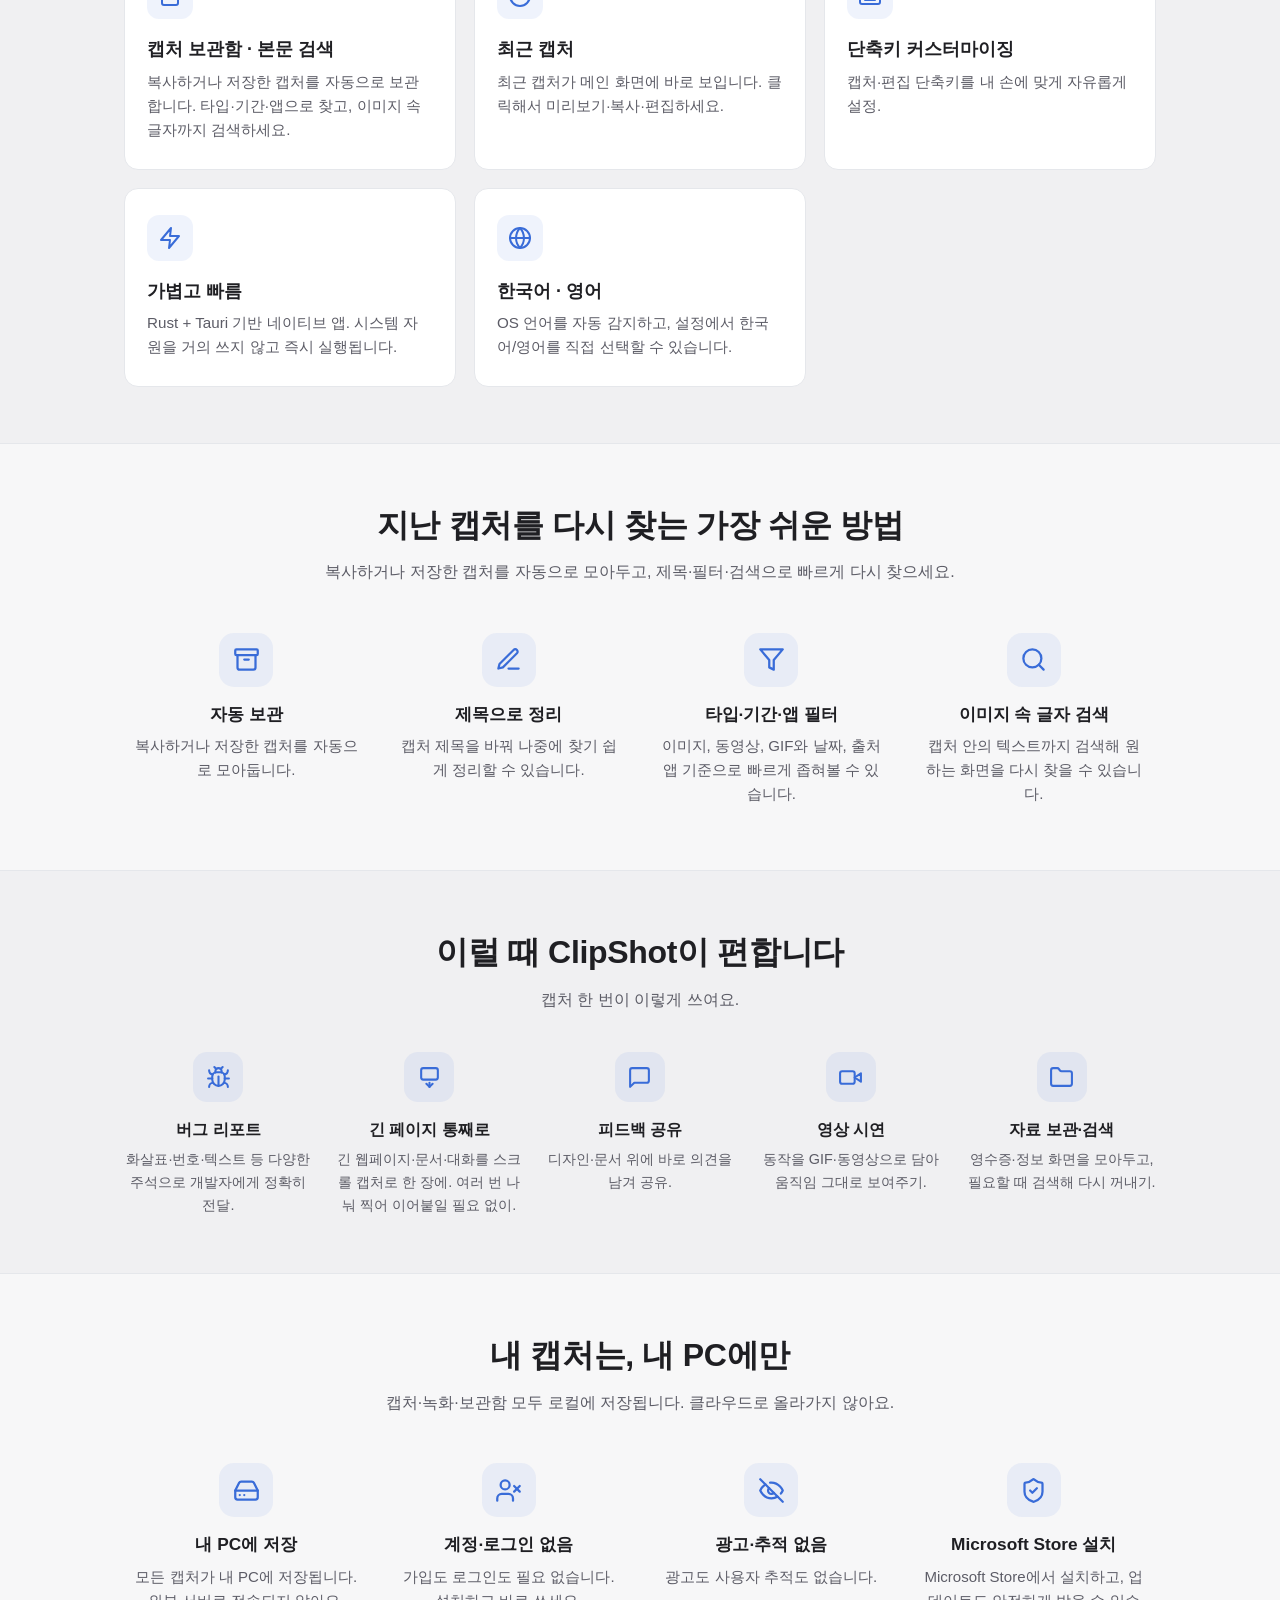
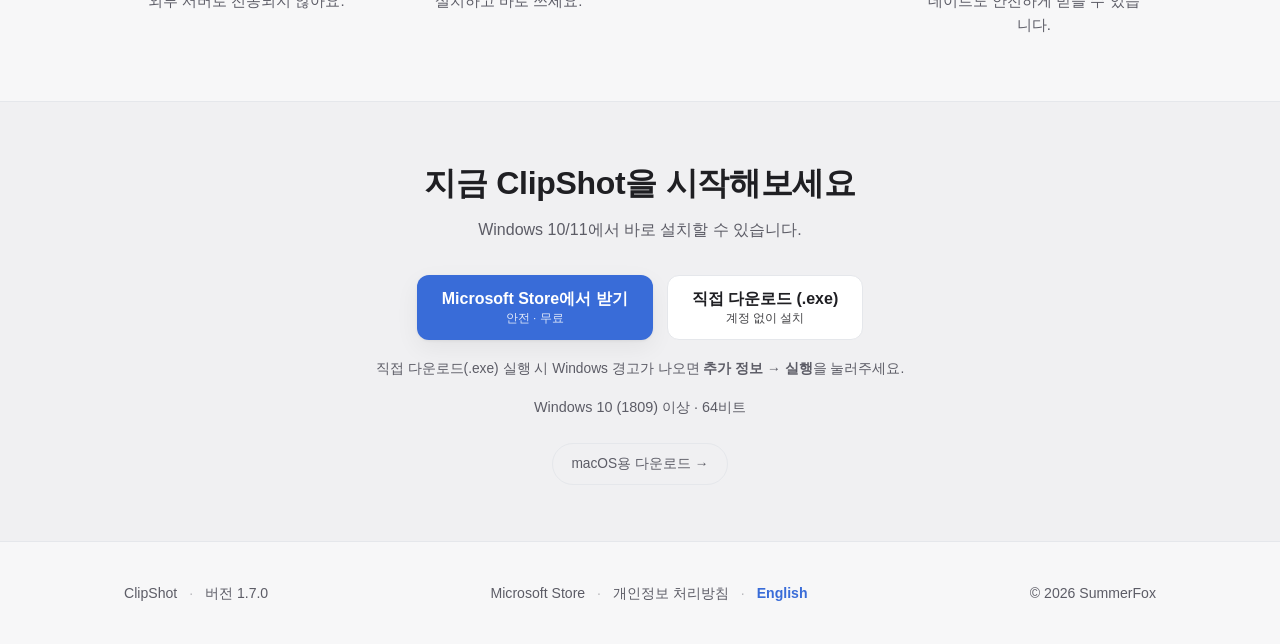
==== commit 61a19432: "copy: 빠른 캡처 카드에 비율 고정 한 줄 추가 (ko/en, 1.7.0) 1.6.0 때 요소 자동 선택을 같은 자리에 넣은 선례(5223f5c)와 동일. 버전 배포 커밋에서 " ====
--- a/index.html
+++ b/index.html
@@ -81,7 +81,7 @@
           <div class="card">
             <div class="icon"><svg viewBox="0 0 24 24" fill="none" stroke="currentColor" stroke-width="2" stroke-linecap="round" stroke-linejoin="round"><path d="M3 7V5a2 2 0 0 1 2-2h2M17 3h2a2 2 0 0 1 2 2v2M21 17v2a2 2 0 0 1-2 2h-2M7 21H5a2 2 0 0 1-2-2v-2"/></svg></div>
             <h3>빠른 캡처</h3>
-            <p>영역·전체 화면·특정 창을 단축키 한 번으로. 마우스를 올리면 창·버튼·이미지 영역을 자동으로 찾아 클릭 한 번에 캡처합니다. 멀티 모니터도 지원합니다.</p>          </div>
+            <p>영역·전체 화면·특정 창을 단축키 한 번으로. 마우스를 올리면 창·버튼·이미지 영역을 자동으로 찾아 클릭 한 번에 캡처합니다. 16:9·1:1·9:16 비율로 고정해 잡을 수도 있습니다. 멀티 모니터도 지원합니다.</p>          </div>
           <div class="card">
             <div class="icon"><svg viewBox="0 0 24 24" fill="none" stroke="currentColor" stroke-width="2" stroke-linecap="round" stroke-linejoin="round"><rect x="4" y="3" width="16" height="11" rx="2"/><path d="M12 17v4"/><path d="m9 18 3 3 3-3"/></svg></div>
             <h3>스크롤 캡처 (긴 스크린샷)</h3>
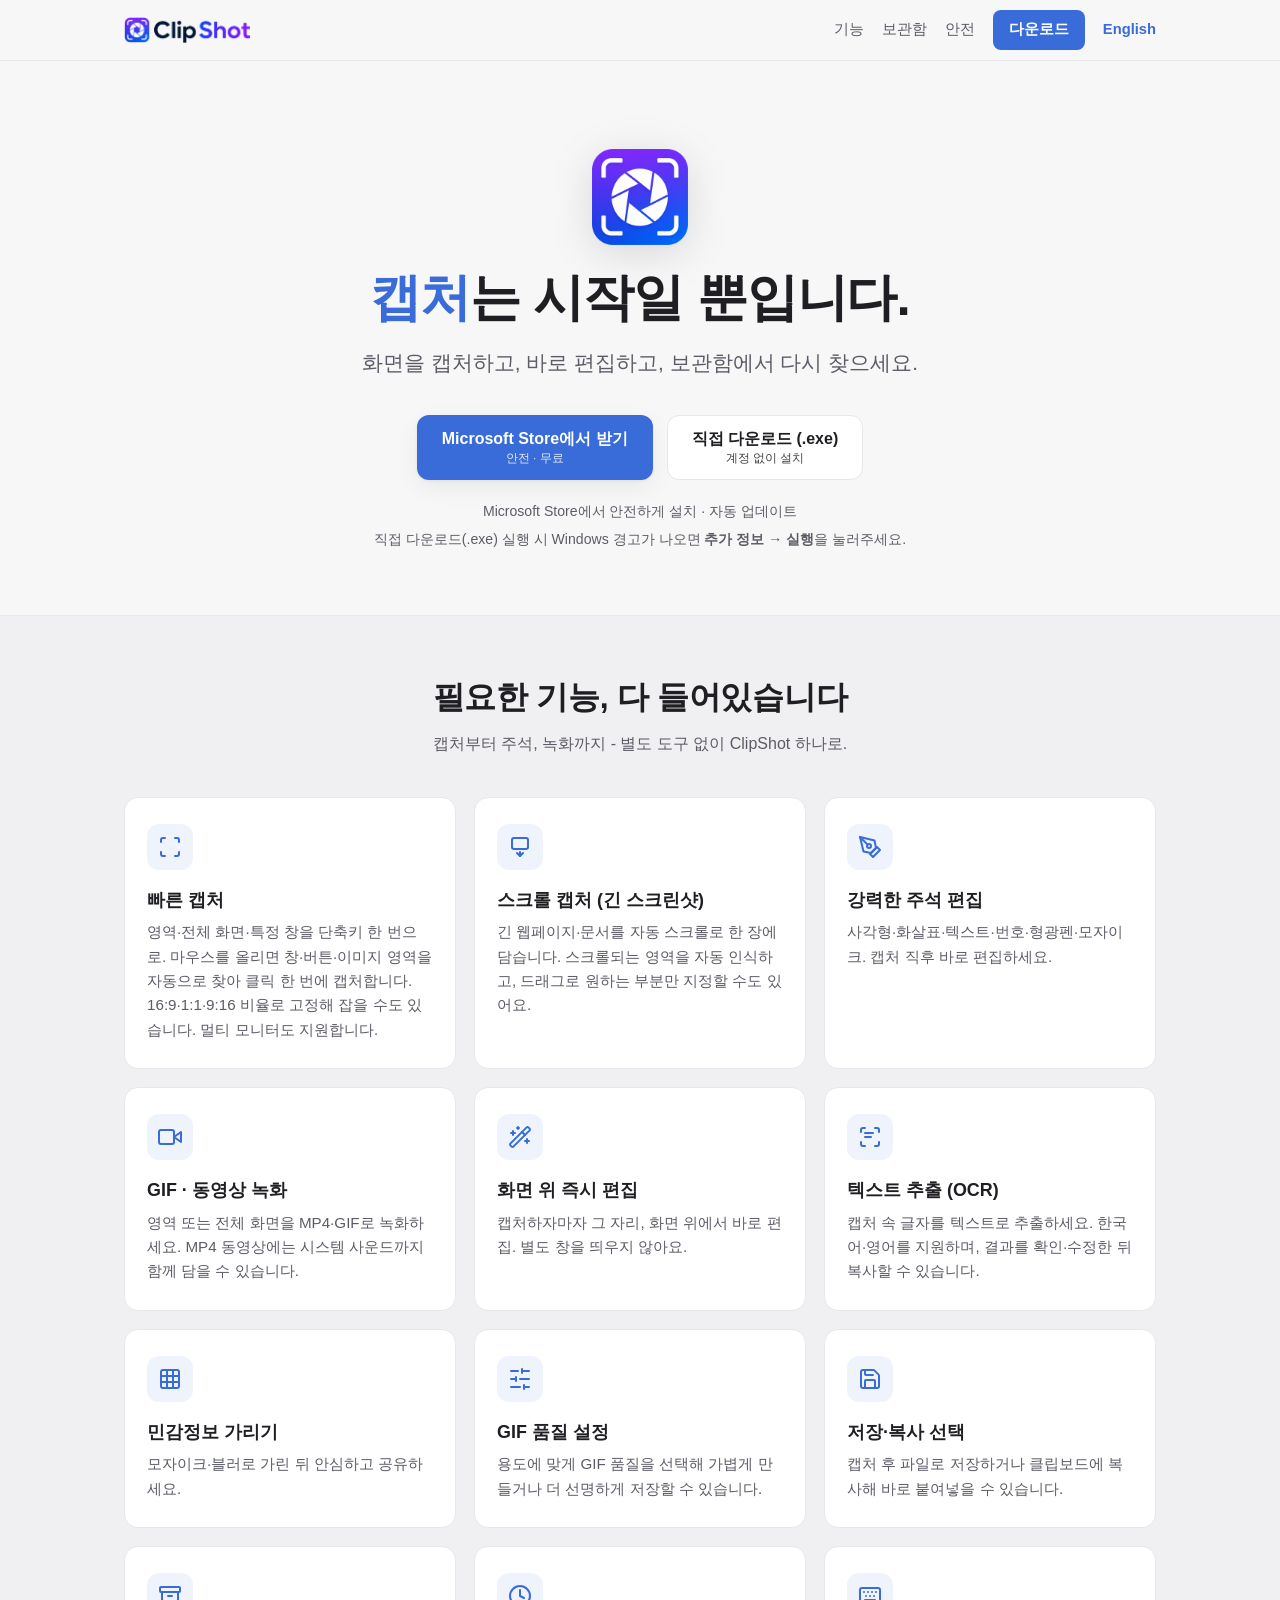
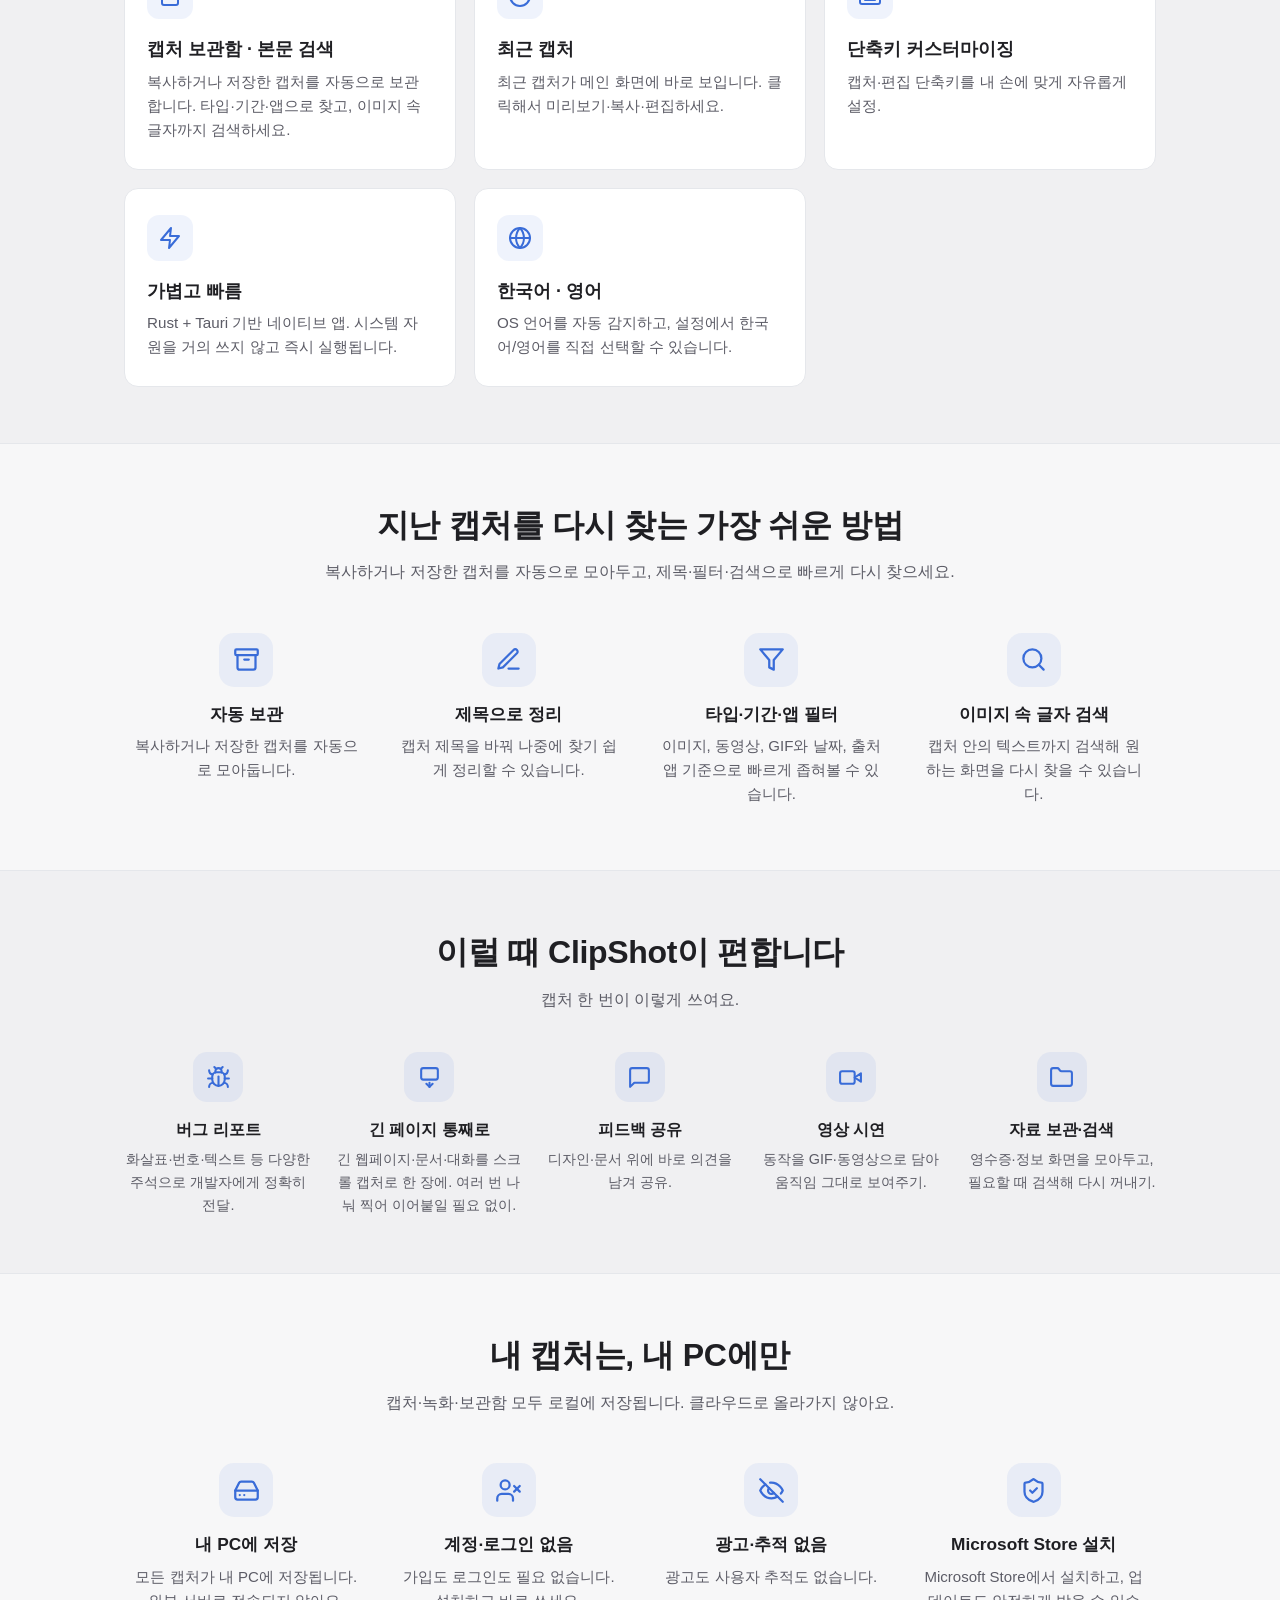
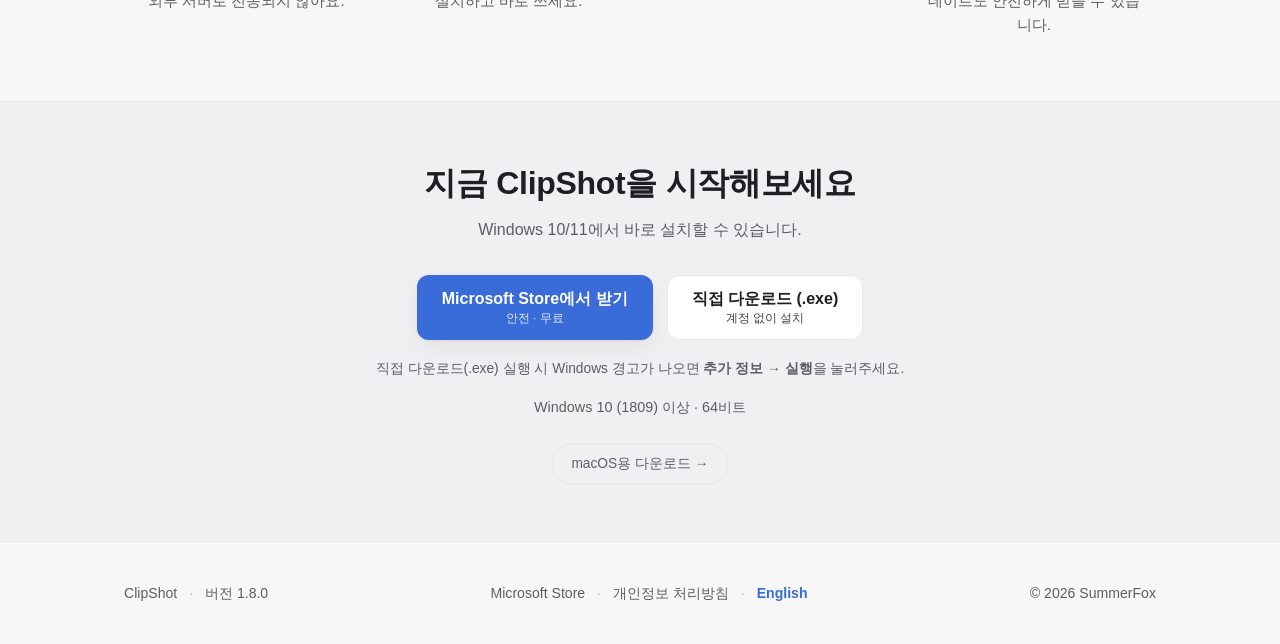
==== commit d3df221d: "release: publish ClipShot 1.8.0 downloads (동영상 작은 영역 드래그 수정) - version.json 1.8.0 - index.html / en/" ====
--- a/index.html
+++ b/index.html
@@ -51,7 +51,7 @@
               <span>Microsoft Store에서 받기</span>
               <span class="sub">안전 · 무료</span>
             </a>
-            <a class="btn btn-secondary btn-col pc-only" href="/downloads/ClipShot_1.7.0_x64-setup.exe" download>
+            <a class="btn btn-secondary btn-col pc-only" href="/downloads/ClipShot_1.8.0_x64-setup.exe" download>
               <span>직접 다운로드 (.exe)</span>
               <span class="sub">계정 없이 설치</span>
             </a>
@@ -259,7 +259,7 @@
               <span>Microsoft Store에서 받기</span>
               <span class="sub">안전 · 무료</span>
             </a>
-            <a class="btn btn-secondary btn-col pc-only" href="/downloads/ClipShot_1.7.0_x64-setup.exe" download>
+            <a class="btn btn-secondary btn-col pc-only" href="/downloads/ClipShot_1.8.0_x64-setup.exe" download>
               <span>직접 다운로드 (.exe)</span>
               <span class="sub">계정 없이 설치</span>
             </a>
@@ -348,7 +348,7 @@
 
   <footer>
     <div class="wrap foot">
-      <div><a href="/">ClipShot</a> <span class="dot">·</span> 버전 <span id="appVersion">1.7.0</span></div>
+      <div><a href="/">ClipShot</a> <span class="dot">·</span> 버전 <span id="appVersion">1.8.0</span></div>
       <div>
         <a href="https://apps.microsoft.com/detail/9PPDRC62BRP4?hl=ko-kr&amp;gl=KR" target="_blank" rel="noopener">Microsoft Store</a>
         <span class="dot">·</span>
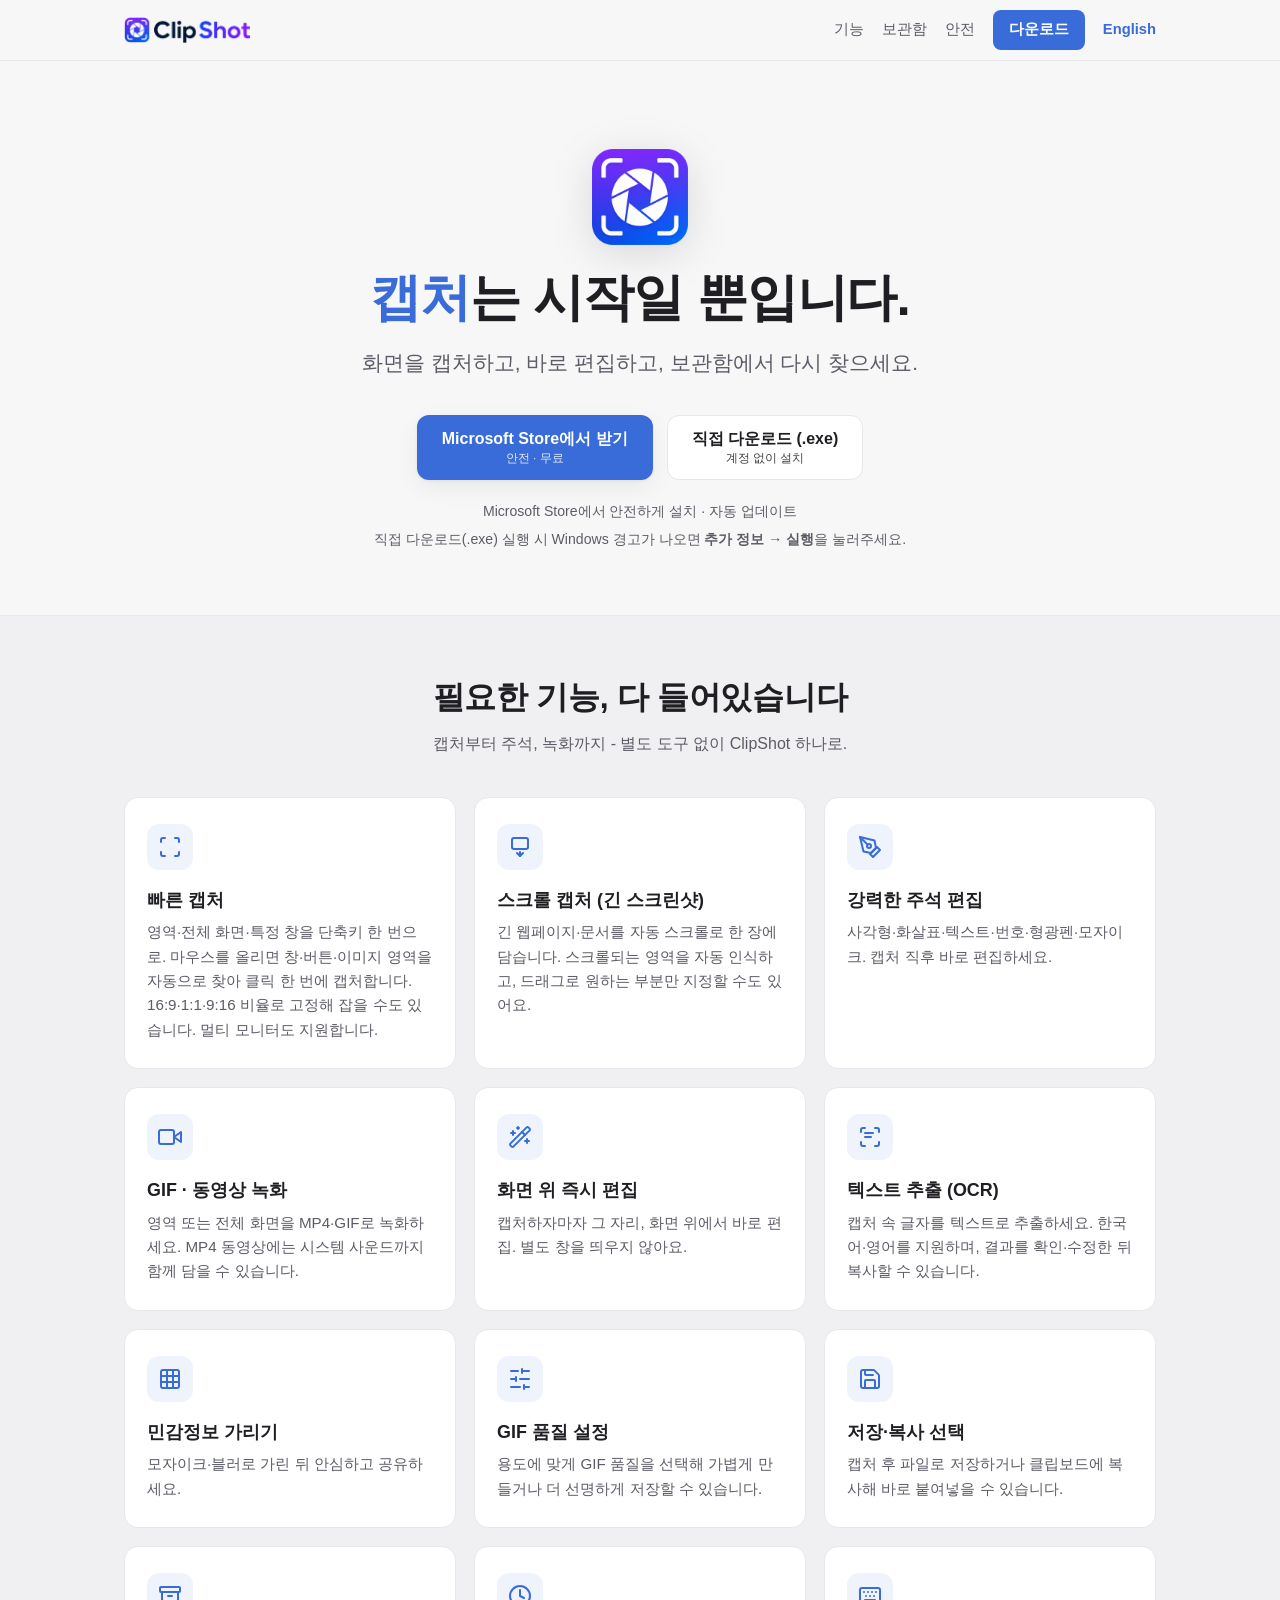
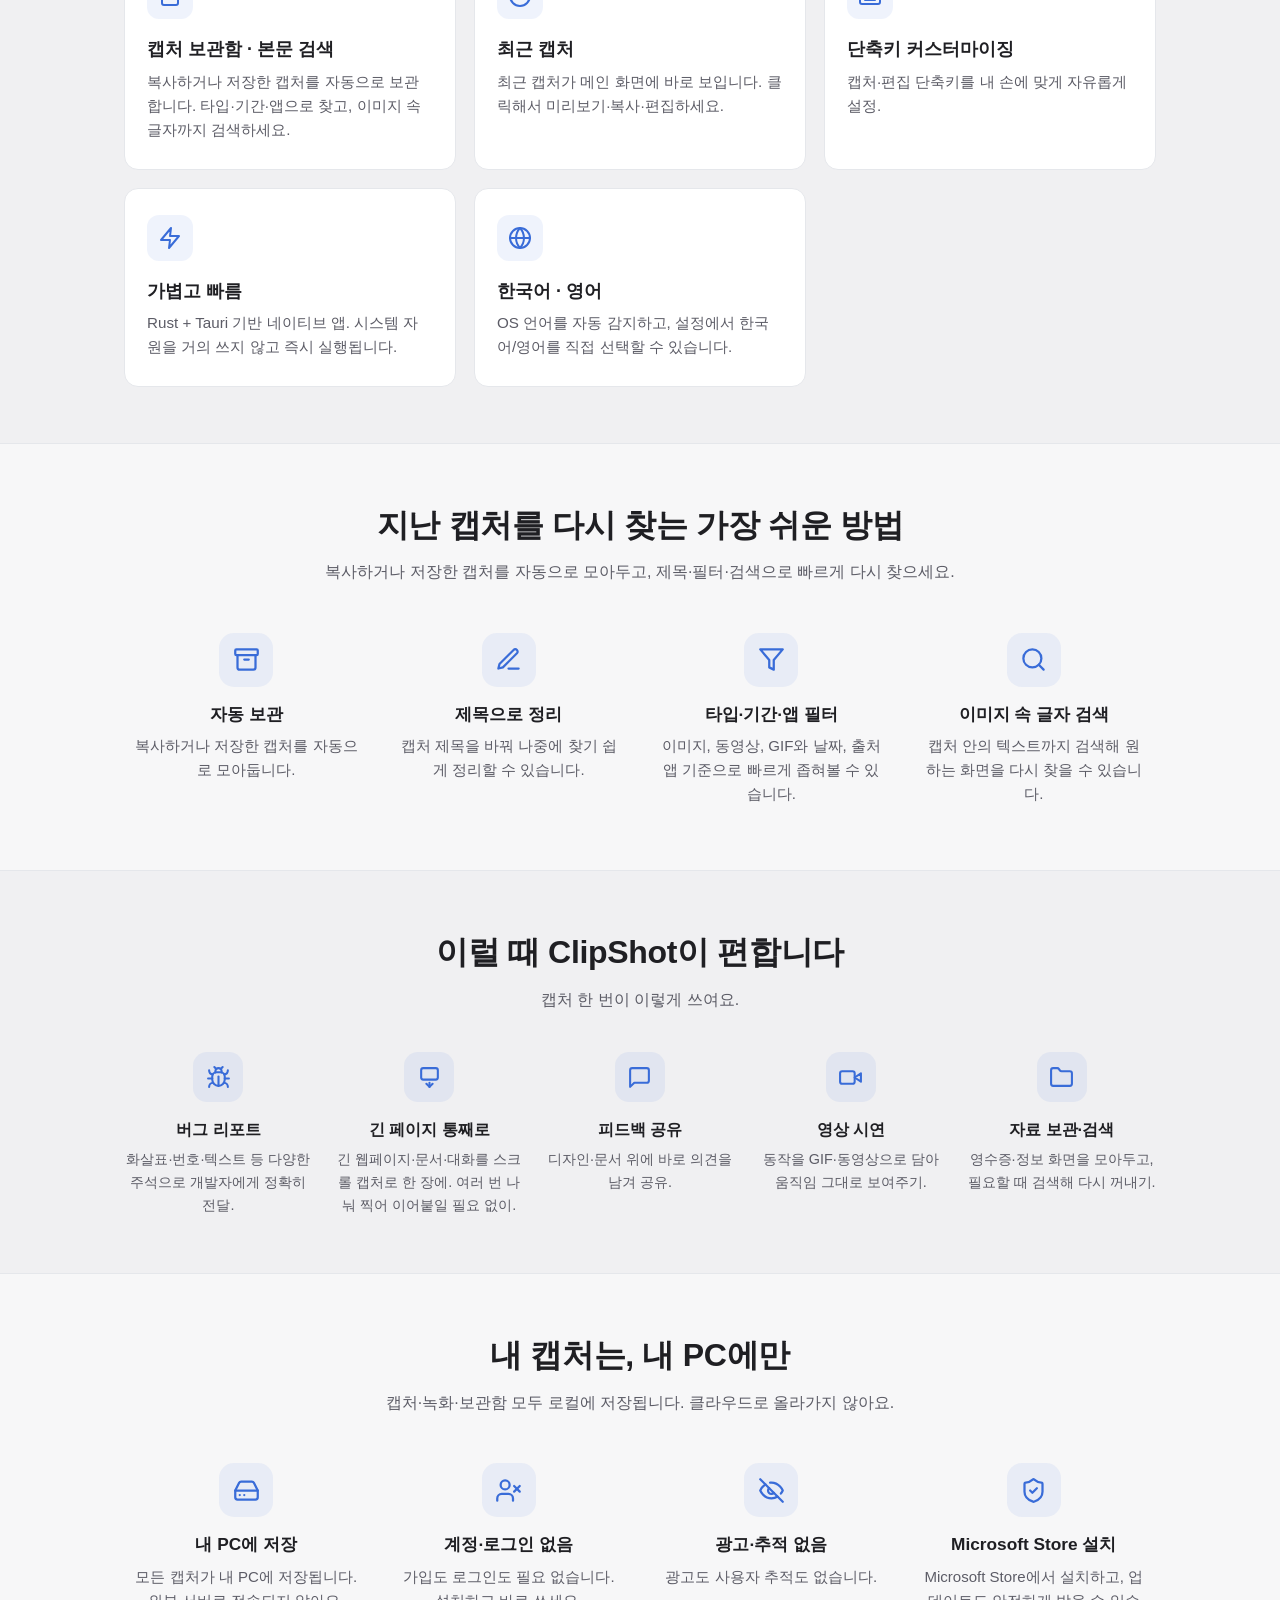
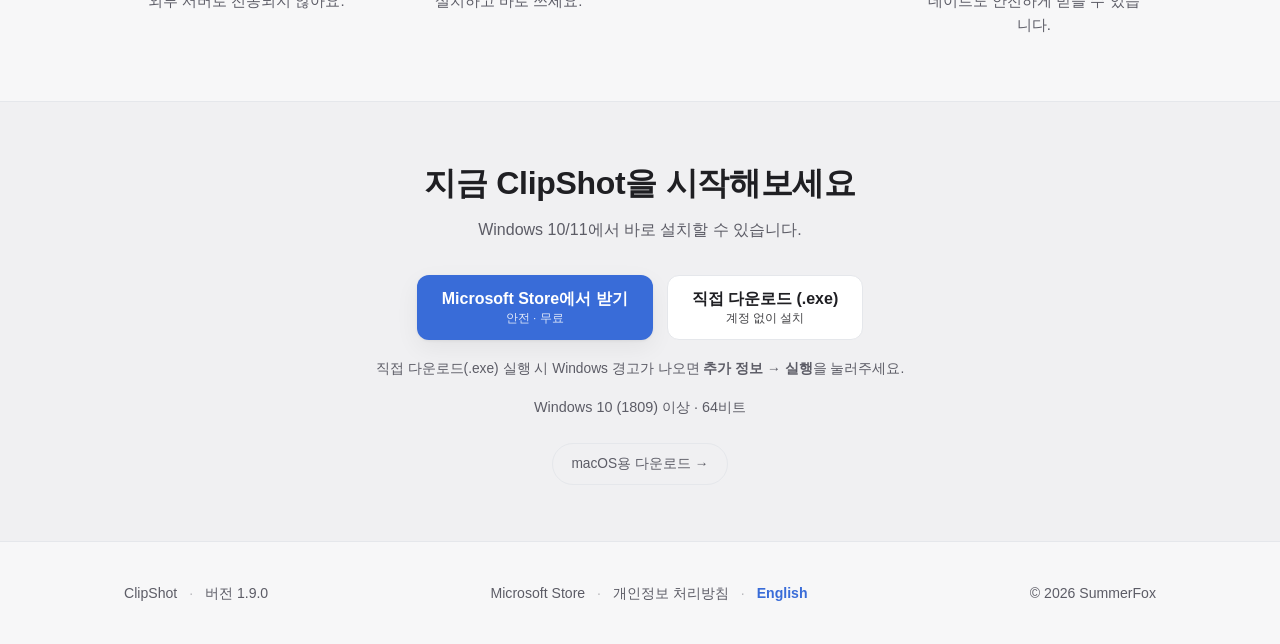
==== commit f5927158: "release: publish ClipShot 1.9.0 downloads (멀티모니터 캡처 수정 + 보관함 자동 정리) exe 1.9.0 (SHA-256 F2D21A56…921A" ====
--- a/index.html
+++ b/index.html
@@ -51,7 +51,7 @@
               <span>Microsoft Store에서 받기</span>
               <span class="sub">안전 · 무료</span>
             </a>
-            <a class="btn btn-secondary btn-col pc-only" href="/downloads/ClipShot_1.8.0_x64-setup.exe" download>
+            <a class="btn btn-secondary btn-col pc-only" href="/downloads/ClipShot_1.9.0_x64-setup.exe" download>
               <span>직접 다운로드 (.exe)</span>
               <span class="sub">계정 없이 설치</span>
             </a>
@@ -259,7 +259,7 @@
               <span>Microsoft Store에서 받기</span>
               <span class="sub">안전 · 무료</span>
             </a>
-            <a class="btn btn-secondary btn-col pc-only" href="/downloads/ClipShot_1.8.0_x64-setup.exe" download>
+            <a class="btn btn-secondary btn-col pc-only" href="/downloads/ClipShot_1.9.0_x64-setup.exe" download>
               <span>직접 다운로드 (.exe)</span>
               <span class="sub">계정 없이 설치</span>
             </a>
@@ -348,7 +348,7 @@
 
   <footer>
     <div class="wrap foot">
-      <div><a href="/">ClipShot</a> <span class="dot">·</span> 버전 <span id="appVersion">1.8.0</span></div>
+      <div><a href="/">ClipShot</a> <span class="dot">·</span> 버전 <span id="appVersion">1.9.0</span></div>
       <div>
         <a href="https://apps.microsoft.com/detail/9PPDRC62BRP4?hl=ko-kr&amp;gl=KR" target="_blank" rel="noopener">Microsoft Store</a>
         <span class="dot">·</span>
